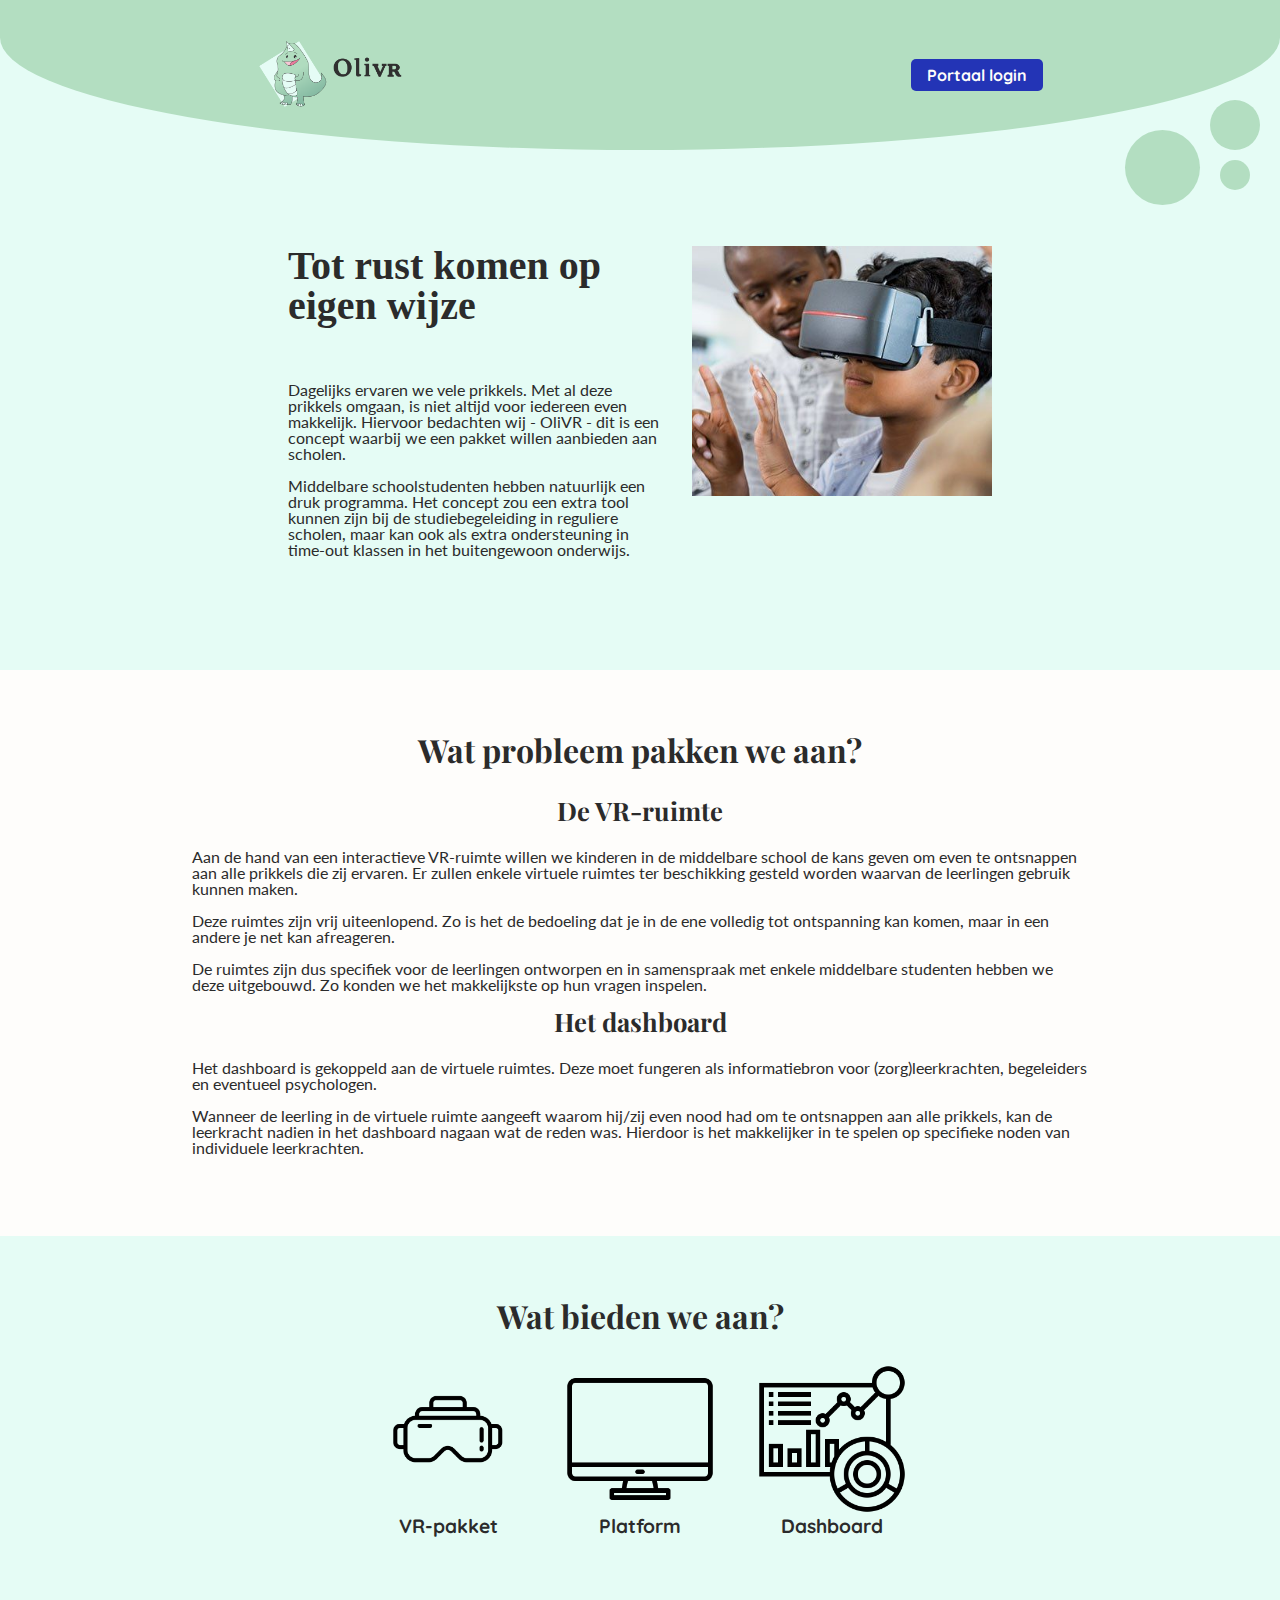
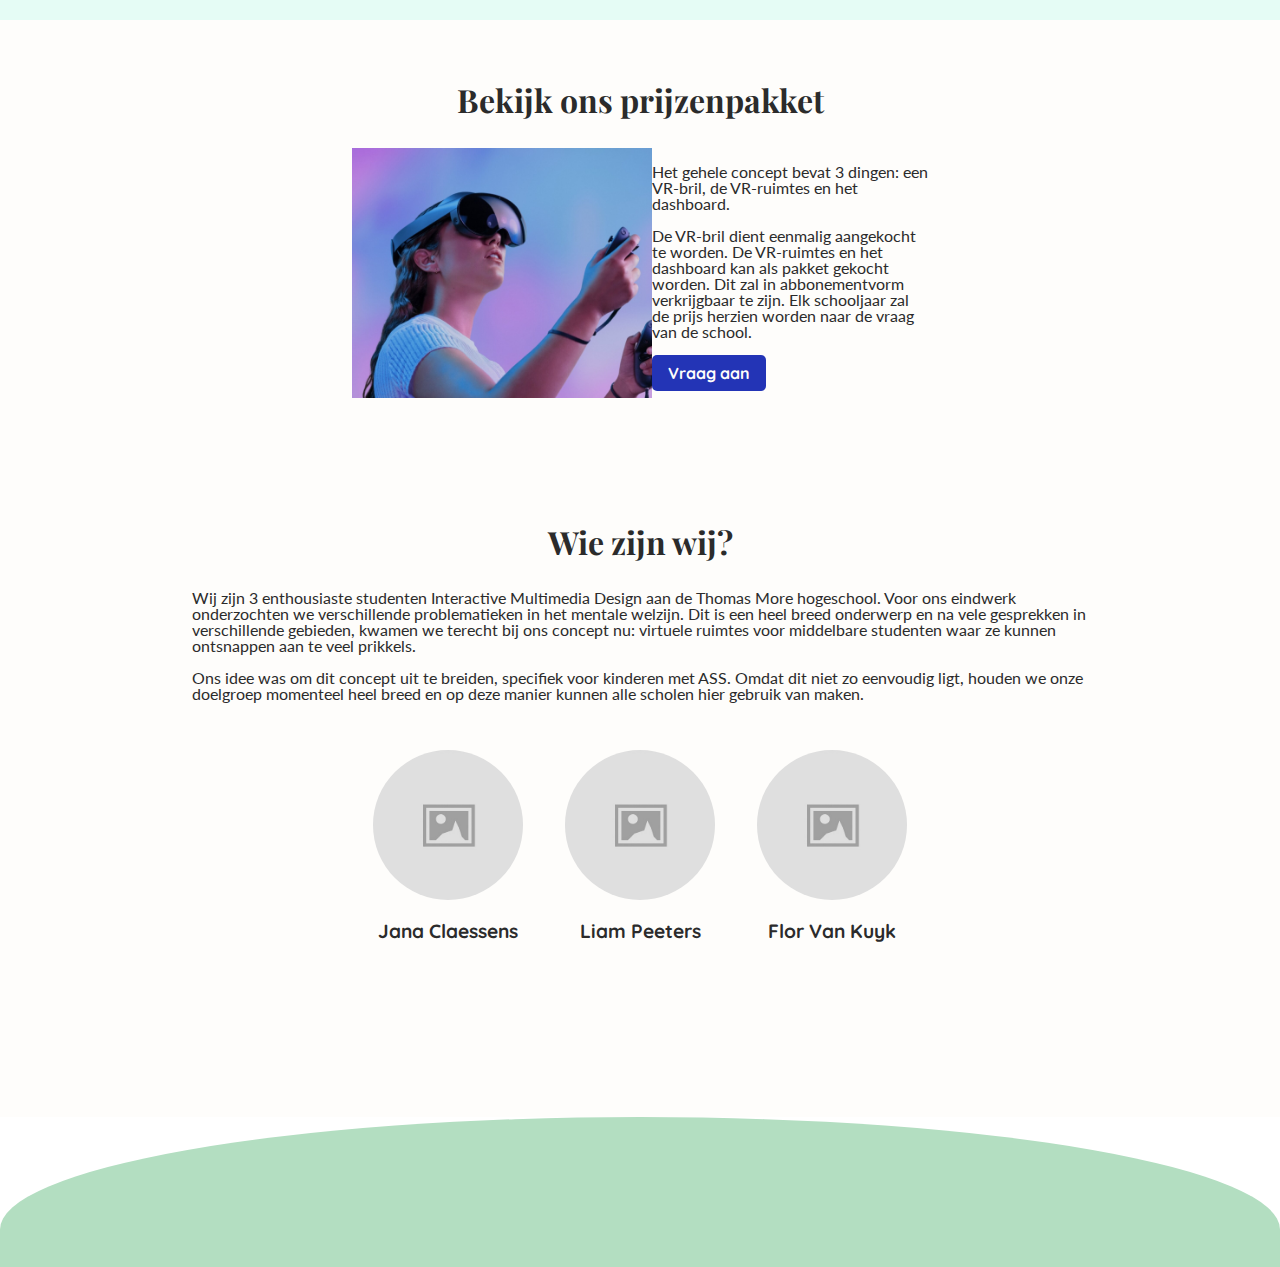
==== index.html @ cdfafde3 "Fix: Google tags update" ====
<!DOCTYPE html>
<html lang="en">
<head>
    <meta charset="UTF-8">
    <meta http-equiv="X-UA-Compatible" content="IE=edge">
    <meta name="viewport" content="width=device-width, initial-scale=1.0">
    <title>Landingspagina</title>
    <link rel="stylesheet" href="styles/reset.css">
    <link rel="stylesheet" href="styles/style.css">
    <link rel="preconnect" href="https://fonts.googleapis.com"><link rel="preconnect" href="https://fonts.gstatic.com" crossorigin><link href="https://fonts.googleapis.com/css2?family=Abril+Fatface&family=Cormorant+Garamond:wght@400;700&family=Lato:wght@400;900&family=Montserrat:wght@300;700&family=Playfair+Display:wght@400;900&family=Quicksand:wght@400;700&display=swap" rel="stylesheet">

    <!-- Primary Meta Tags -->
    <title>Tot rust komen op eigen wijze</title>
    <meta name="title" content="Tot rust komen op eigen wijze">
    <meta name="description" content="Dagelijks ervaren we vele prikkels. Met al deze prikkels omgaan, is niet altijd voor iedereen even makkelijk.">

    <!-- Open Graph / Facebook -->
    <meta property="og:type" content="website">
    <meta property="og:url" content="https://florvk.github.io/OliVR/">
    <meta property="og:title" content="Tot rust komen op eigen wijze">
    <meta property="og:description" content="Dagelijks ervaren we vele prikkels. Met al deze prikkels omgaan, is niet altijd voor iedereen even makkelijk.">
    <meta property="og:image" content="https://imgur.com/a/Rm0w44r">

    <!-- Twitter -->
    <meta name="twitter:card" content="summary_large_image">
    <meta property="og:url" content="https://florvk.github.io/OliVR/">
    <meta property="og:title" content="Tot rust komen op eigen wijze">
    <meta property="og:description" content="Dagelijks ervaren we vele prikkels. Met al deze prikkels omgaan, is niet altijd voor iedereen even makkelijk.">
    <meta property="og:image" content="https://imgur.com/a/Rm0w44r">

    <!-- Google Tag Manager -->
    <script>
        (function(w,d,s,l,i){w[l]=w[l]||[];w[l].push({'gtm.start':
        new Date().getTime(),event:'gtm.js'});var f=d.getElementsByTagName(s)[0],
        j=d.createElement(s),dl=l!='dataLayer'?'&l='+l:'';j.async=true;j.src=
        'https://www.googletagmanager.com/gtm.js?id='+i+dl;f.parentNode.insertBefore(j,f);
        })(window,document,'script','dataLayer','GTM-NCGT3CB');
    </script>
    <!-- End Google Tag Manager -->
    

</head>
<body>
    <!-- Google Tag Manager (noscript) -->
    <noscript><iframe src="https://www.googletagmanager.com/ns.html?id=GTM-NCGT3CB"
    height="0" width="0" style="display:none;visibility:hidden"></iframe></noscript>
    <!-- End Google Tag Manager (noscript) -->
    
    <div class="nav">
        <nav class="nav__block">
            <a href=""><img class="logo" src="images/logo_xl.png" alt=""></a>
            <a class="btn" href="portaal.php">Portaal login</a>
        </nav>
        <div class="nav__circle">
            <div class="circle circle--xl circle__one"></div>
            <div class="circle circle--s circle__two"></div>
            <div class="circle circle--xs circle__three"></div>
        </div>
</div>
    

    <main>
        <section class="section section--highlight flex x--xxl y--xl">
            <div class="right">
                <h1 class="bottom">Tot rust komen op eigen wijze</h1>
                <p class="x--xs">Dagelijks ervaren we vele prikkels. Met al deze prikkels omgaan, is niet altijd voor iedereen even makkelijk. Hiervoor bedachten wij - OliVR - dit is een concept waarbij we een pakket willen aanbieden aan scholen. </p>
                <p>Middelbare schoolstudenten hebben natuurlijk een druk programma. Het concept zou een extra tool kunnen zijn bij de studiebegeleiding in reguliere scholen, maar kan ook als extra ondersteuning in time-out klassen in het buitengewoon onderwijs.</p>
            </div>
            <img class="intro-image image" src="images/vr-kinderen.jpg" alt="">
        </section>

        <section class="section">
            <h2 class="bottom">Wat probleem pakken we aan?</h2>
            <h3 class="bottom">De VR-ruimte</h3>
                <p>Aan de hand van een interactieve VR-ruimte willen we kinderen in de middelbare school de kans geven om even te ontsnappen aan alle prikkels die zij ervaren. Er zullen enkele virtuele ruimtes ter beschikking gesteld worden waarvan de leerlingen gebruik kunnen maken.</p>
                <p>Deze ruimtes zijn vrij uiteenlopend. Zo is het de bedoeling dat je in de ene volledig tot ontspanning kan komen, maar in een andere je net kan afreageren.</p>
                <p>De ruimtes zijn dus specifiek voor de leerlingen ontworpen en in samenspraak met enkele middelbare studenten hebben we deze uitgebouwd. Zo konden we het makkelijkste op hun vragen inspelen.</p>
            <h3 class="bottom">Het dashboard</h3>
                <p>Het dashboard is gekoppeld aan de virtuele ruimtes. Deze moet fungeren als informatiebron voor (zorg)leerkrachten, begeleiders en eventueel psychologen.</p>
                <p>Wanneer de leerling in de virtuele ruimte aangeeft waarom hij/zij even nood had om te ontsnappen aan alle prikkels, kan de leerkracht nadien in het dashboard nagaan wat de reden was. Hierdoor is het makkelijker in te spelen op specifieke noden van individuele leerkrachten.</p>
        </section>


        <section class="section section--highlight">
            <h2 class="bottom">Wat bieden we aan?</h2>
            <div class="block-flex">
                <div>
                    <img class="icon" src="images/vr-glasses.png" alt="">
                    <h4 class="bottom">VR-pakket</h3>
                </div>

                <div>
                    <img class="icon" src="images/monitor.png" alt="">
                    <h4 class="bottom">Platform</h3>
                </div>

                <div>
                    <img class="icon" src="images/dashboard.png" alt="">
                    <h4 class="bottom">Dashboard</h3>
                </div>
            </div>
        </section>

        <section class="section">
        <h2 class="bottom">Bekijk ons prijzenpakket</h2>
            <div class="block-flex">
                <img class="intro-image image" src="images/vr.jpg" alt="">
                <div class="flex-text x--xs">
                    <div>
                        <p>Het gehele concept bevat 3 dingen: een VR-bril, de VR-ruimtes en het dashboard.</p>
                        <p>De VR-bril dient eenmalig aangekocht te worden. De VR-ruimtes en het dashboard kan als pakket gekocht worden. Dit zal in abbonementvorm verkrijgbaar te zijn. Elk schooljaar zal de prijs herzien worden naar de vraag van de school.</p>
                    </div>
                    <div><a class="btn" href="">Vraag aan</a></div>
                </div>
            </div>
            
        </section>

        <section class="section">
            <h2 class="bottom">Wie zijn wij?</h2>
            <p>Wij zijn 3 enthousiaste studenten Interactive Multimedia Design aan de Thomas More hogeschool. Voor ons eindwerk onderzochten we verschillende problematieken in het mentale welzijn. Dit is een heel breed onderwerp en na vele gesprekken in verschillende gebieden, kwamen we terecht bij ons concept nu: virtuele ruimtes voor middelbare studenten waar ze kunnen ontsnappen aan te veel prikkels.</p>
            <p>Ons idee was om dit concept uit te breiden, specifiek voor kinderen met ASS. Omdat dit niet zo eenvoudig ligt, houden we onze doelgroep momenteel heel breed en op deze manier kunnen alle scholen hier gebruik van maken.</p>
            <div class="block-flex top">
                <div>
                    <img class="profile-image" src="images/placeholder.jpg" alt="">
                    <h4 class="center top--s">Jana Claessens</h4>
                </div>
                <div>
                    <img class="profile-image" src="images/placeholder.jpg" alt="">
                    <h4 class="center top--s">Liam Peeters</h4>
                </div>
                <div>
                    <img class="profile-image" src="images/placeholder.jpg" alt="">
                    <h4 class="center top--s">Flor Van Kuyk</h4>
                </div>
            </div>
        </section>
    </main>

    <footer>
        <div class="footer__block top">

        </div>
    </footer>
</body>
</html>
---- styles/style.css ----
:root {
    --lightGreen: #E5FCF5;
    --green: #B3DEC1;
    --lightBlue: #CCEAF5;
    --darkBlue: #385580;
    --buttonBlue: #2334B6;
    --white: #FEFDFB;
    --black: #2b2b2b;
}

main {
    padding-bottom: 7em;
    background-color: var(--white);
    color: var(--black);
}

/* ------------------------- HEADERS & TEXT ------------------------- */

h1 {
    font-family: 'Quincy';
    font-size: 2.5em;
    font-weight: bold;
    color: var(--black);
}

h2 {
    font-family: 'Playfair Display', serif;
    font-size: 2em;
    font-weight: 700;
    text-align: center;
    color: var(--black);
}

h3 {
    font-family: 'Playfair Display', serif;
    font-size: 1.6em;
    font-weight: bold;
    text-align: center;
    color: var(--black);
}

h4 {
    font-family: 'Quicksand', sans-serif;
    font-size: 1.2em;
    font-weight: bold;
    text-align: center;
    color: var(--black);
}

p {
    font-family: 'Lato', sans-serif;
    padding-bottom: 1em;
    color: var(--black);
}

/* ------------------------- SECTIONS ------------------------- */

.section {
    padding: 4em 12em;
}

.section--highlight {
    background-color: var(--lightGreen);
}

.flex {
    display: flex;
}

/* ------------------------- BLOCKS ------------------------- */

.block-flex {
    display: flex;
    justify-content: space-around;
    margin: 0 10em;
}


.flex-text {
    display: flex;
    flex-direction: column;
    justify-content: space-between;
    width: 50%;
}

/* ------------------------- NAV ------------------------- */

.nav {
    background-color: var(--lightGreen);
    
}

.nav__block {
    background-color: var(--green);
    border-bottom-left-radius:50% 75%;
    border-bottom-right-radius:50% 75%;
    height: 150px;
    display: flex;
    justify-content: space-around;
    align-items: center;
}

.nav__circle {
    position: absolute;
    right: 0;
}


/* ------------------------- IMAGES & ICONS ------------------------- */

.intro-image {
    width: 300px;
    height: 250px;
    object-fit: cover;
    
}

.icon {
    height: 150px;
}

.logo {
    height: 200px;
}

.profile-image {
    height: 150px;
    width: 150px;
    border-radius: 50%;
    object-fit: cover;
}

/* ------------------------- BUTTONS ------------------------- */

.btn {
    font-family: 'Quicksand', sans-serif;
    padding: 0.5em 1em;
    background-color: var(--buttonBlue);
    color: var(--white);
    font-weight: bold;
    border-radius: 5px;
}

.btn:hover {
    background-color: #CCEAF5;
    color: #385580;
}


/* ------------------------- SHAPES ------------------------- */

.circle {
    background: var(--green);
    border-radius: 50%
  }

.circle--xl {
    width: 75px;
    height: 75px;
}

.circle--s {
    width: 50px;
    height: 50px;
}

.circle--xs {
    width: 30px;
    height: 30px;
}

.circle__one {
    position: absolute;
    top: -20px;
    right: 80px;
}

.circle__two {
    position: absolute;
    top: -50px;
    right: 20px;
}

.circle__three{
    position: absolute;
    top: 10px;
    right: 30px;
}

/* ------------------------- FOOTER ------------------------- */

.footer__block {
    background-color: var(--green);
    border-top-left-radius:50% 75%;
    border-top-right-radius:50% 75%;
    height: 150px;
    display: flex;
    justify-content: space-around;
    align-items: flex-start;
}

/* ------------------------- PADDING & MARGINS ------------------------- */

.x {
    padding-top: 2em;
    padding-bottom: 2em;
}

.x--xs {
    padding-top: 1em;
    padding-bottom: 1em;
}

.x--xl {
    padding-top: 4em;
    padding-bottom: 4em;
}

.x--xxl {
    padding-top: 6em;
    padding-bottom: 6em;
}

.y {
    padding-left: 10em;
    padding-right: 10em;
}

.y--xl {
    padding-left: 18em;
    padding-right: 18em;
}

.top {
    padding-top: 2em;
}

.top--s {
    padding-top: 1em;
}

.top--xl {
    padding-top: 4em;
}

.left {
    padding-left: 2em;
}

.right {
    padding-right: 2em;
}

.bottom {
    padding-bottom: 1em;
}

/* ------------------------- PROPERTIES ------------------------- */

.center {
    text-align: center;
}

.hidden {
    visibility: hidden;
}

.color__white {
    color: var(--white);
}


@media (max-width: 1200px){
    .flex {
        display: flex;
        flex-direction: column;
    }

    .block-flex {
        display: flex;
        align-items: center;
        flex-direction: column;
        margin: 0 10em;
    }
}
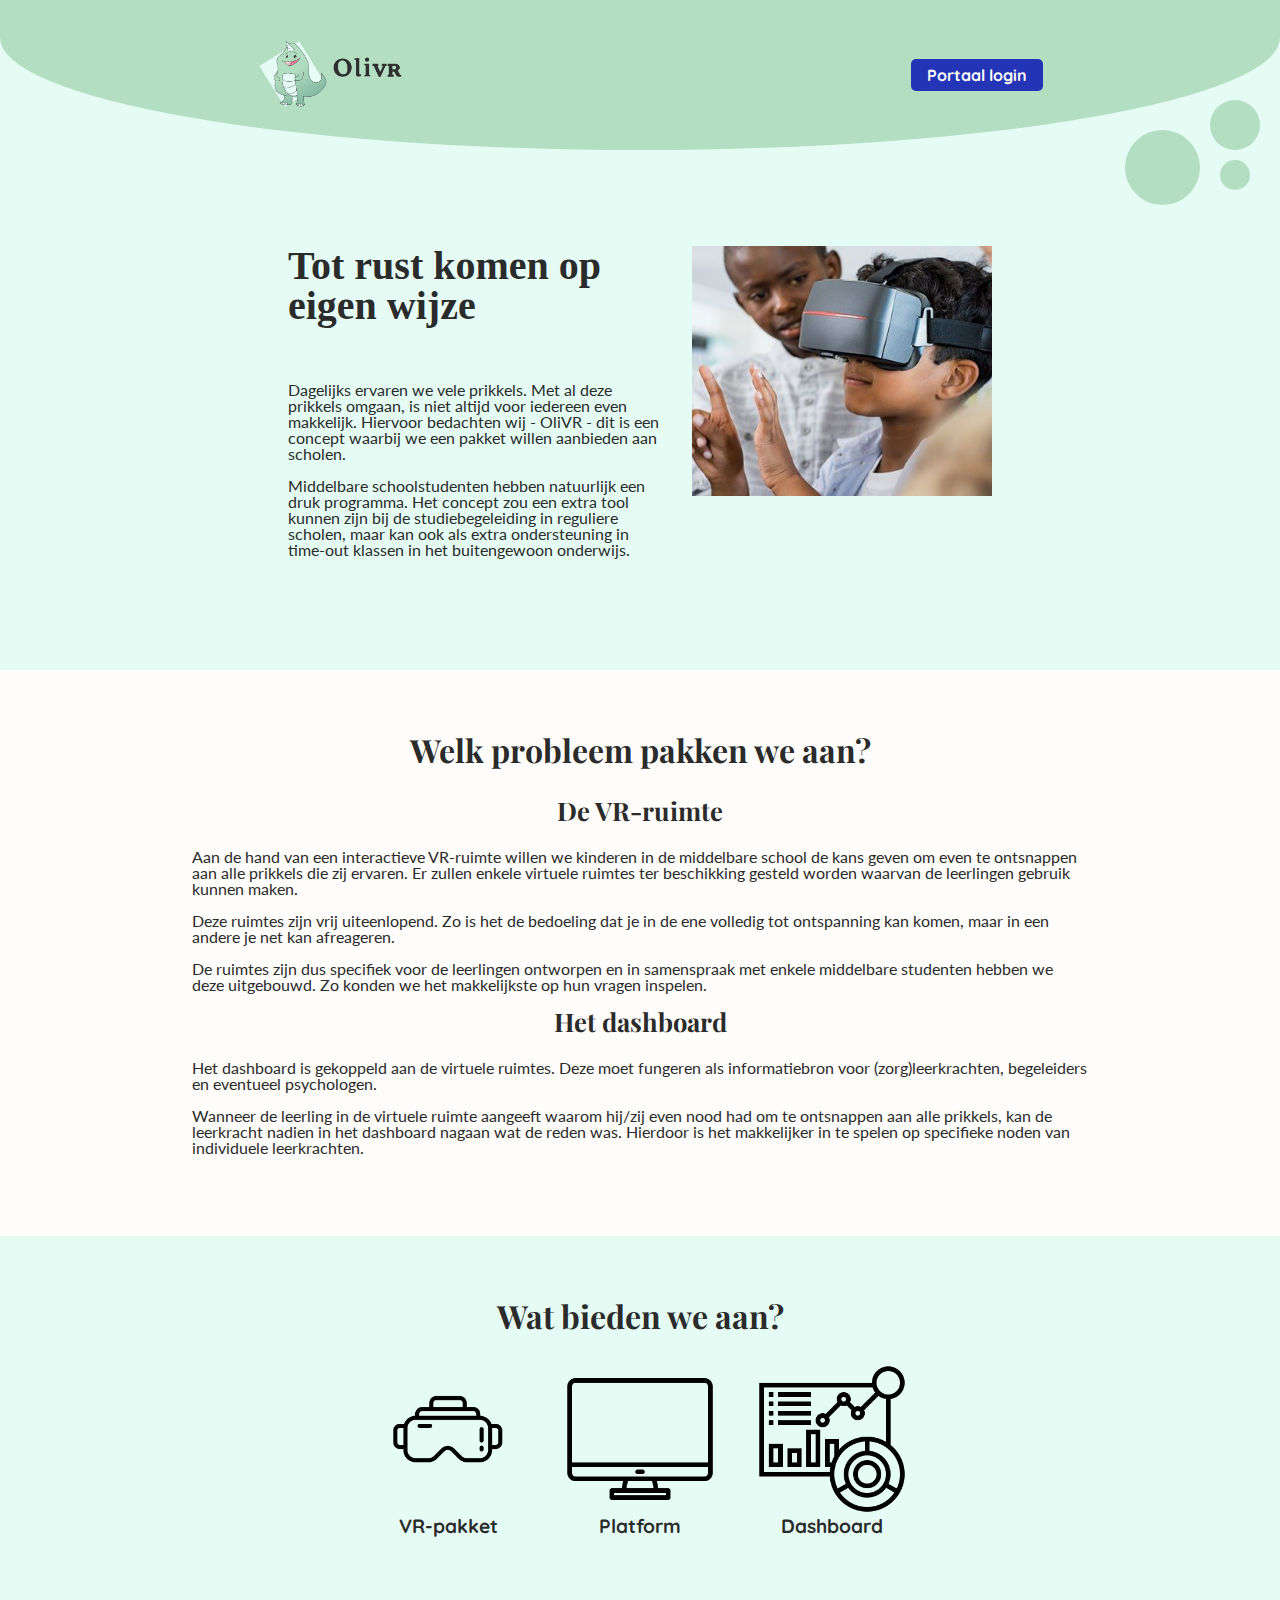
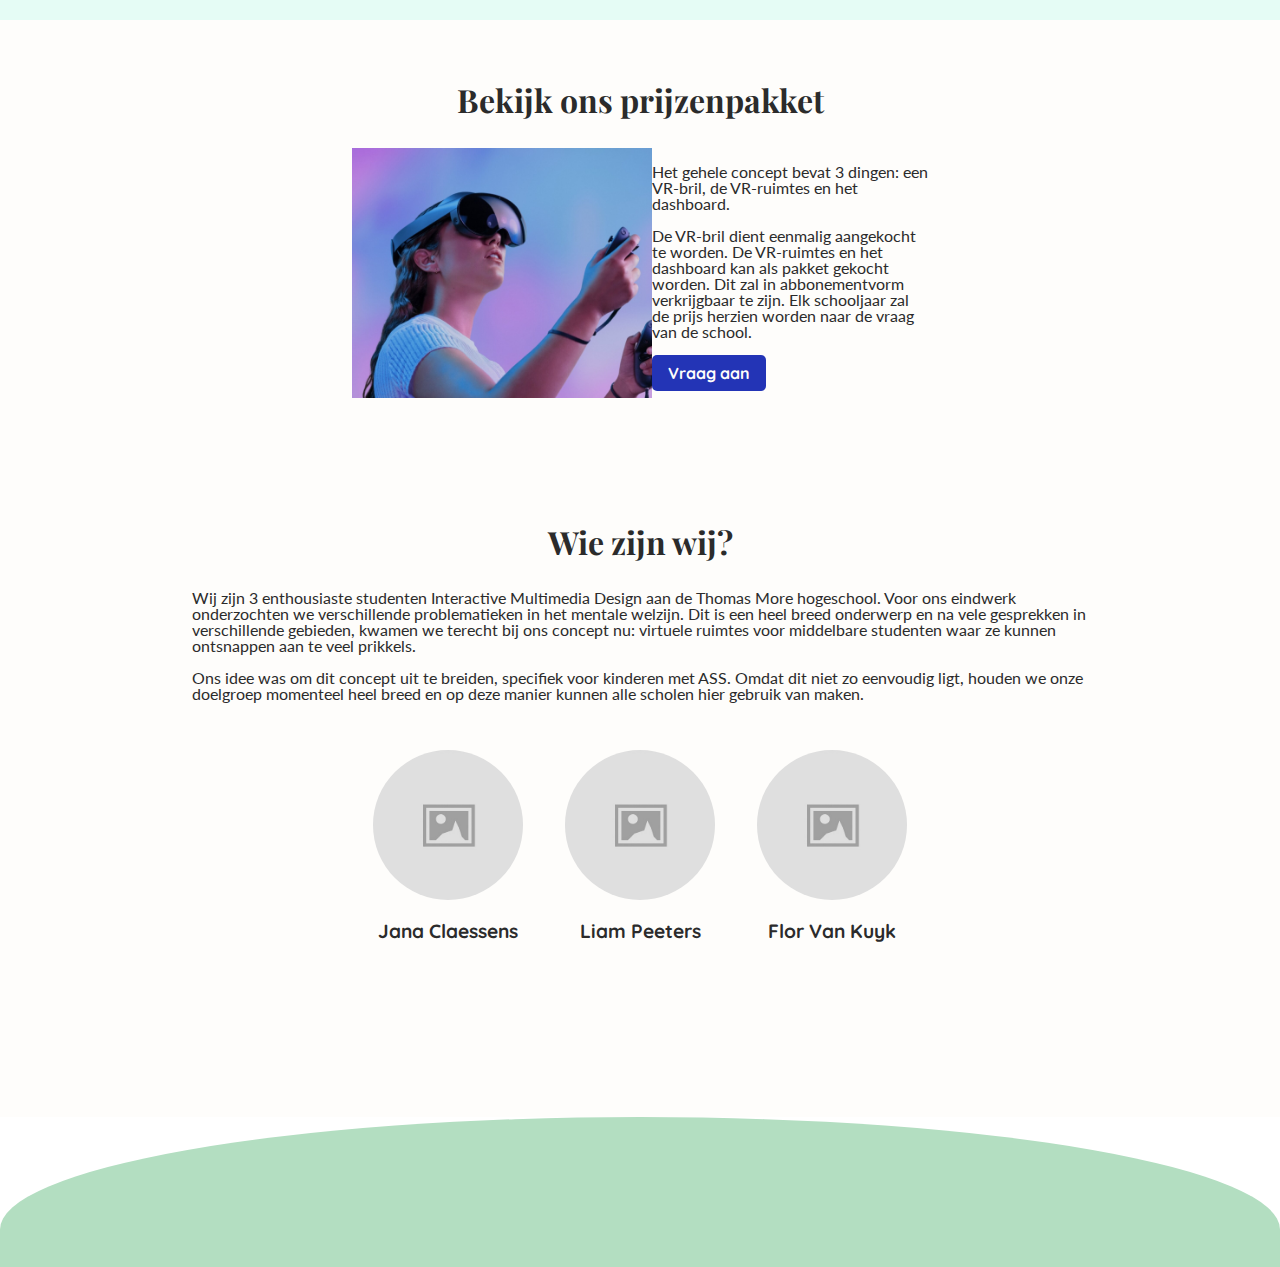
==== commit 00baea6f: "fix: text" ====
--- a/index.html
+++ b/index.html
@@ -4,7 +4,7 @@
     <meta charset="UTF-8">
     <meta http-equiv="X-UA-Compatible" content="IE=edge">
     <meta name="viewport" content="width=device-width, initial-scale=1.0">
-    <title>Landingspagina</title>
+    <title>OliVR</title>
     <link rel="stylesheet" href="styles/reset.css">
     <link rel="stylesheet" href="styles/style.css">
     <link rel="preconnect" href="https://fonts.googleapis.com"><link rel="preconnect" href="https://fonts.gstatic.com" crossorigin><link href="https://fonts.googleapis.com/css2?family=Abril+Fatface&family=Cormorant+Garamond:wght@400;700&family=Lato:wght@400;900&family=Montserrat:wght@300;700&family=Playfair+Display:wght@400;900&family=Quicksand:wght@400;700&display=swap" rel="stylesheet">
@@ -17,14 +17,14 @@
     <!-- Open Graph / Facebook -->
     <meta property="og:type" content="website">
     <meta property="og:url" content="https://florvk.github.io/OliVR/">
-    <meta property="og:title" content="Tot rust komen op eigen wijze">
+    <meta property="og:title" content="OliVR">
     <meta property="og:description" content="Dagelijks ervaren we vele prikkels. Met al deze prikkels omgaan, is niet altijd voor iedereen even makkelijk.">
     <meta property="og:image" content="https://imgur.com/a/Rm0w44r">
 
     <!-- Twitter -->
     <meta name="twitter:card" content="summary_large_image">
     <meta property="og:url" content="https://florvk.github.io/OliVR/">
-    <meta property="og:title" content="Tot rust komen op eigen wijze">
+    <meta property="og:title" content="OliVR">
     <meta property="og:description" content="Dagelijks ervaren we vele prikkels. Met al deze prikkels omgaan, is niet altijd voor iedereen even makkelijk.">
     <meta property="og:image" content="https://imgur.com/a/Rm0w44r">
 
@@ -70,7 +70,7 @@
         </section>
 
         <section class="section">
-            <h2 class="bottom">Wat probleem pakken we aan?</h2>
+            <h2 class="bottom">Welk probleem pakken we aan?</h2>
             <h3 class="bottom">De VR-ruimte</h3>
                 <p>Aan de hand van een interactieve VR-ruimte willen we kinderen in de middelbare school de kans geven om even te ontsnappen aan alle prikkels die zij ervaren. Er zullen enkele virtuele ruimtes ter beschikking gesteld worden waarvan de leerlingen gebruik kunnen maken.</p>
                 <p>Deze ruimtes zijn vrij uiteenlopend. Zo is het de bedoeling dat je in de ene volledig tot ontspanning kan komen, maar in een andere je net kan afreageren.</p>
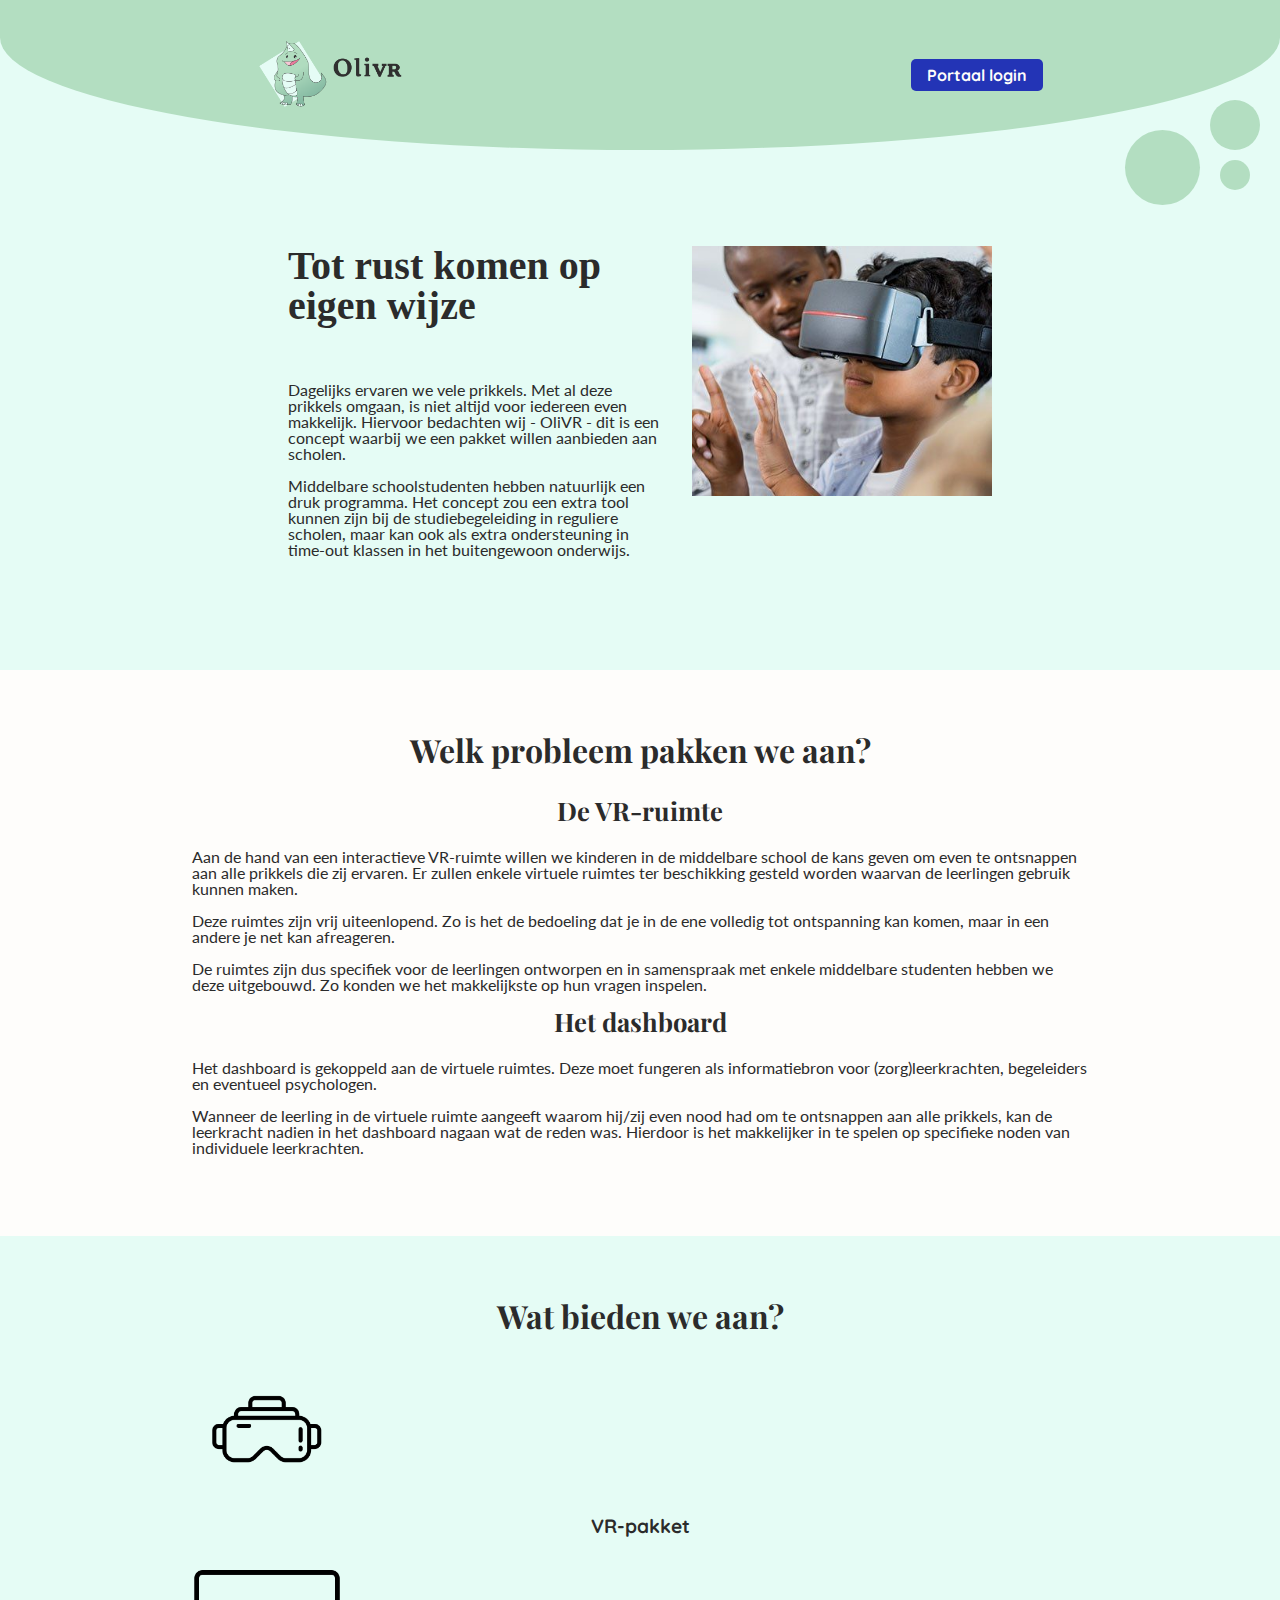
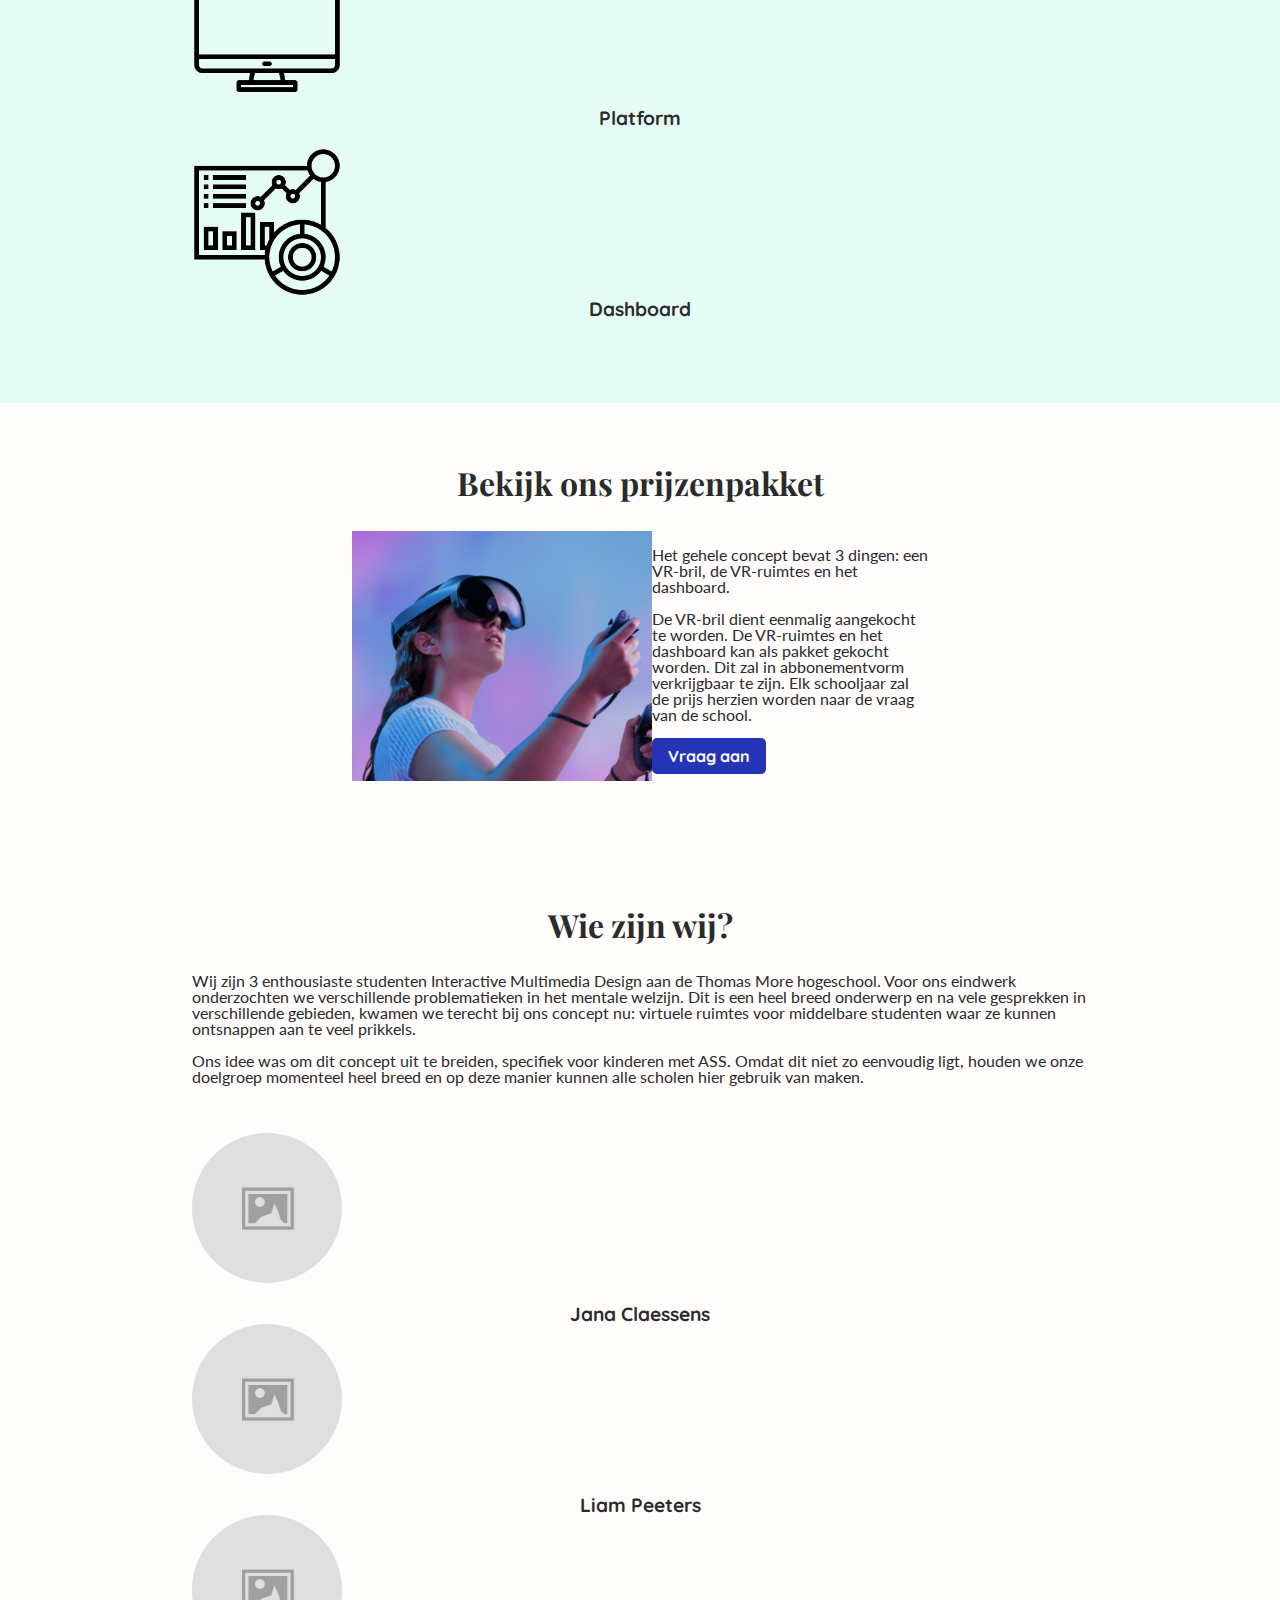
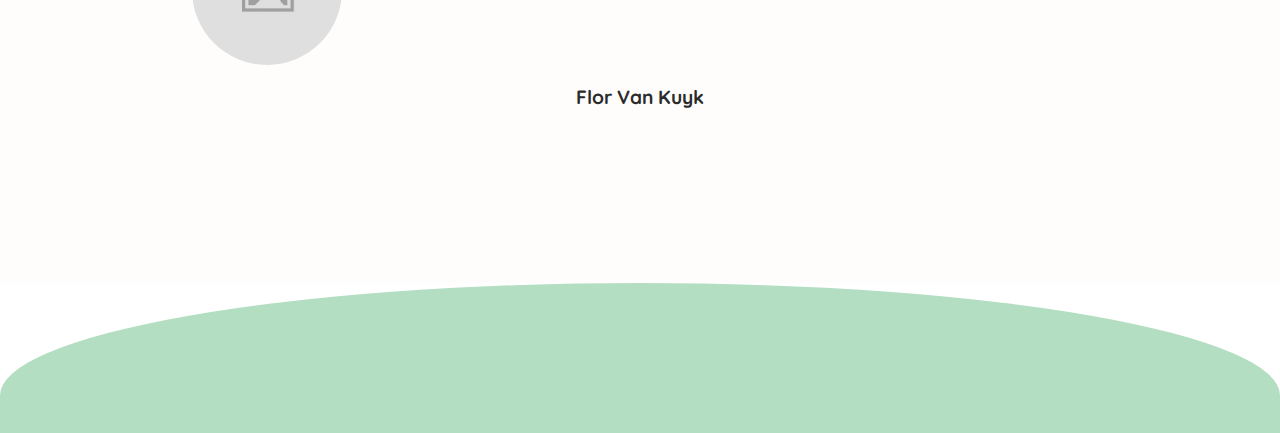
==== commit 34a236c8: "feat: teaser image facebook and twitter" ====
--- a/index.html
+++ b/index.html
@@ -4,7 +4,8 @@
     <meta charset="UTF-8">
     <meta http-equiv="X-UA-Compatible" content="IE=edge">
     <meta name="viewport" content="width=device-width, initial-scale=1.0">
-    <title>OliVR</title>
+    <title>Olivr</title>
+    <link rel="icon" href="images/mascotte.png">
     <link rel="stylesheet" href="styles/reset.css">
     <link rel="stylesheet" href="styles/style.css">
     <link rel="preconnect" href="https://fonts.googleapis.com"><link rel="preconnect" href="https://fonts.gstatic.com" crossorigin><link href="https://fonts.googleapis.com/css2?family=Abril+Fatface&family=Cormorant+Garamond:wght@400;700&family=Lato:wght@400;900&family=Montserrat:wght@300;700&family=Playfair+Display:wght@400;900&family=Quicksand:wght@400;700&display=swap" rel="stylesheet">
@@ -16,17 +17,17 @@
 
     <!-- Open Graph / Facebook -->
     <meta property="og:type" content="website">
-    <meta property="og:url" content="https://florvk.github.io/OliVR/">
-    <meta property="og:title" content="OliVR">
+    <meta property="og:url" content="https://olivr-experience.be">
+    <meta property="og:title" content="Olivr">
     <meta property="og:description" content="Dagelijks ervaren we vele prikkels. Met al deze prikkels omgaan, is niet altijd voor iedereen even makkelijk.">
-    <meta property="og:image" content="https://imgur.com/a/Rm0w44r">
+    <meta property="og:image" content="https://olivr-experience.be/images/teaser-image.jpg">
 
     <!-- Twitter -->
     <meta name="twitter:card" content="summary_large_image">
-    <meta property="og:url" content="https://florvk.github.io/OliVR/">
-    <meta property="og:title" content="OliVR">
+    <meta property="og:url" content="https://olivr-experience.be">
+    <meta property="og:title" content="Olivr">
     <meta property="og:description" content="Dagelijks ervaren we vele prikkels. Met al deze prikkels omgaan, is niet altijd voor iedereen even makkelijk.">
-    <meta property="og:image" content="https://imgur.com/a/Rm0w44r">
+    <meta property="og:image" content="https://olivr-experience.be/images/teaser-image.jpg">
 
     <!-- Google Tag Manager -->
     <script>
@@ -38,7 +39,9 @@
     </script>
     <!-- End Google Tag Manager -->
     
-
+    <!-- Mailchimp nieuwsbrief -->
+    <script id="mcjs">!function(c,h,i,m,p){m=c.createElement(h),p=c.getElementsByTagName(h)[0],m.async=1,m.src=i,p.parentNode.insertBefore(m,p)}(document,"script","https://chimpstatic.com/mcjs-connected/js/users/f352bfaebb23cbb1f3370b344/12da33e4068676b9512e9b57b.js");</script>
+    
 </head>
 <body>
     <!-- Google Tag Manager (noscript) -->
@@ -83,7 +86,7 @@
 
         <section class="section section--highlight">
             <h2 class="bottom">Wat bieden we aan?</h2>
-            <div class="block-flex">
+            <div class="pack-block">
                 <div>
                     <img class="icon" src="images/vr-glasses.png" alt="">
                     <h4 class="bottom">VR-pakket</h3>
@@ -110,7 +113,7 @@
                         <p>Het gehele concept bevat 3 dingen: een VR-bril, de VR-ruimtes en het dashboard.</p>
                         <p>De VR-bril dient eenmalig aangekocht te worden. De VR-ruimtes en het dashboard kan als pakket gekocht worden. Dit zal in abbonementvorm verkrijgbaar te zijn. Elk schooljaar zal de prijs herzien worden naar de vraag van de school.</p>
                     </div>
-                    <div><a class="btn" href="">Vraag aan</a></div>
+                    <div class="flex-btn"><a class="btn" href="">Vraag aan</a></div>
                 </div>
             </div>
             
@@ -120,16 +123,16 @@
             <h2 class="bottom">Wie zijn wij?</h2>
             <p>Wij zijn 3 enthousiaste studenten Interactive Multimedia Design aan de Thomas More hogeschool. Voor ons eindwerk onderzochten we verschillende problematieken in het mentale welzijn. Dit is een heel breed onderwerp en na vele gesprekken in verschillende gebieden, kwamen we terecht bij ons concept nu: virtuele ruimtes voor middelbare studenten waar ze kunnen ontsnappen aan te veel prikkels.</p>
             <p>Ons idee was om dit concept uit te breiden, specifiek voor kinderen met ASS. Omdat dit niet zo eenvoudig ligt, houden we onze doelgroep momenteel heel breed en op deze manier kunnen alle scholen hier gebruik van maken.</p>
-            <div class="block-flex top">
-                <div>
+            <div class="top profile-section">
+                <div class="profile-block">
                     <img class="profile-image" src="images/placeholder.jpg" alt="">
                     <h4 class="center top--s">Jana Claessens</h4>
                 </div>
-                <div>
+                <div class="profile-block">
                     <img class="profile-image" src="images/placeholder.jpg" alt="">
                     <h4 class="center top--s">Liam Peeters</h4>
                 </div>
-                <div>
+                <div class="profile-block">
                     <img class="profile-image" src="images/placeholder.jpg" alt="">
                     <h4 class="center top--s">Flor Van Kuyk</h4>
                 </div>
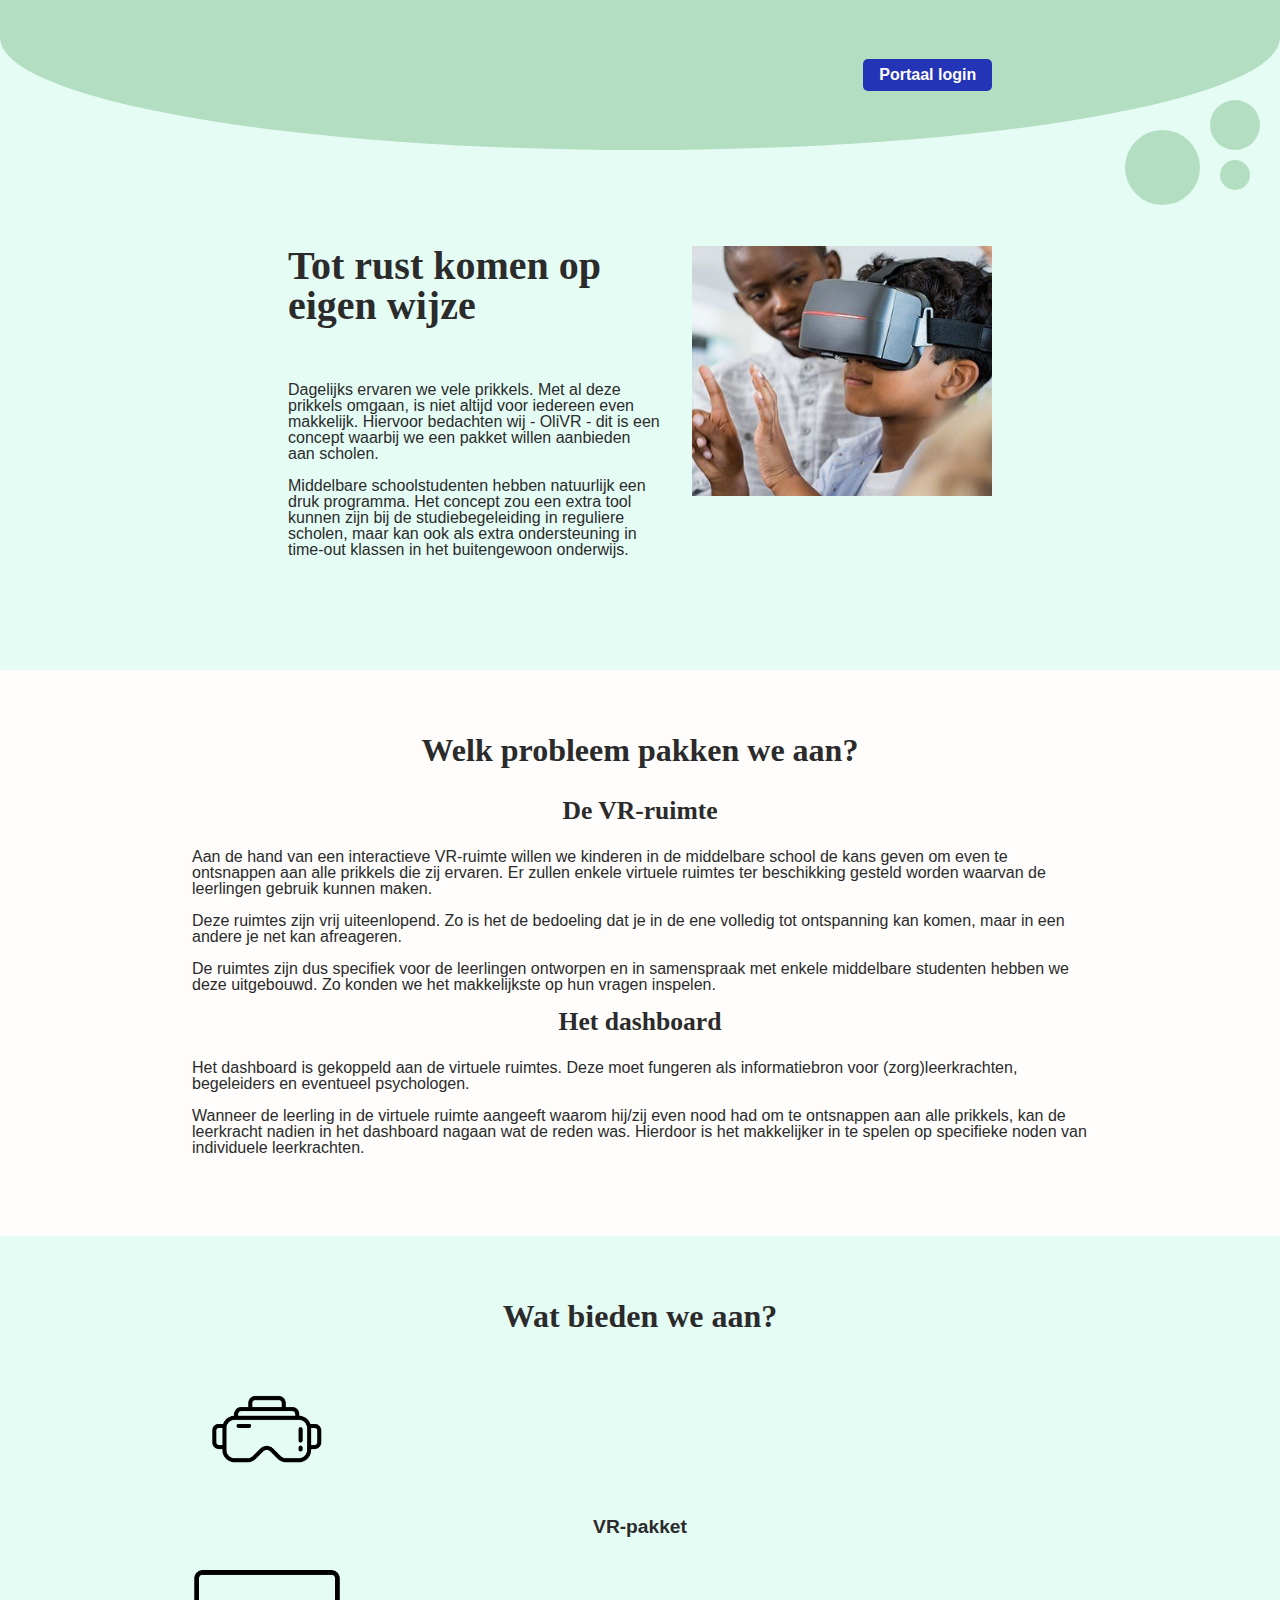
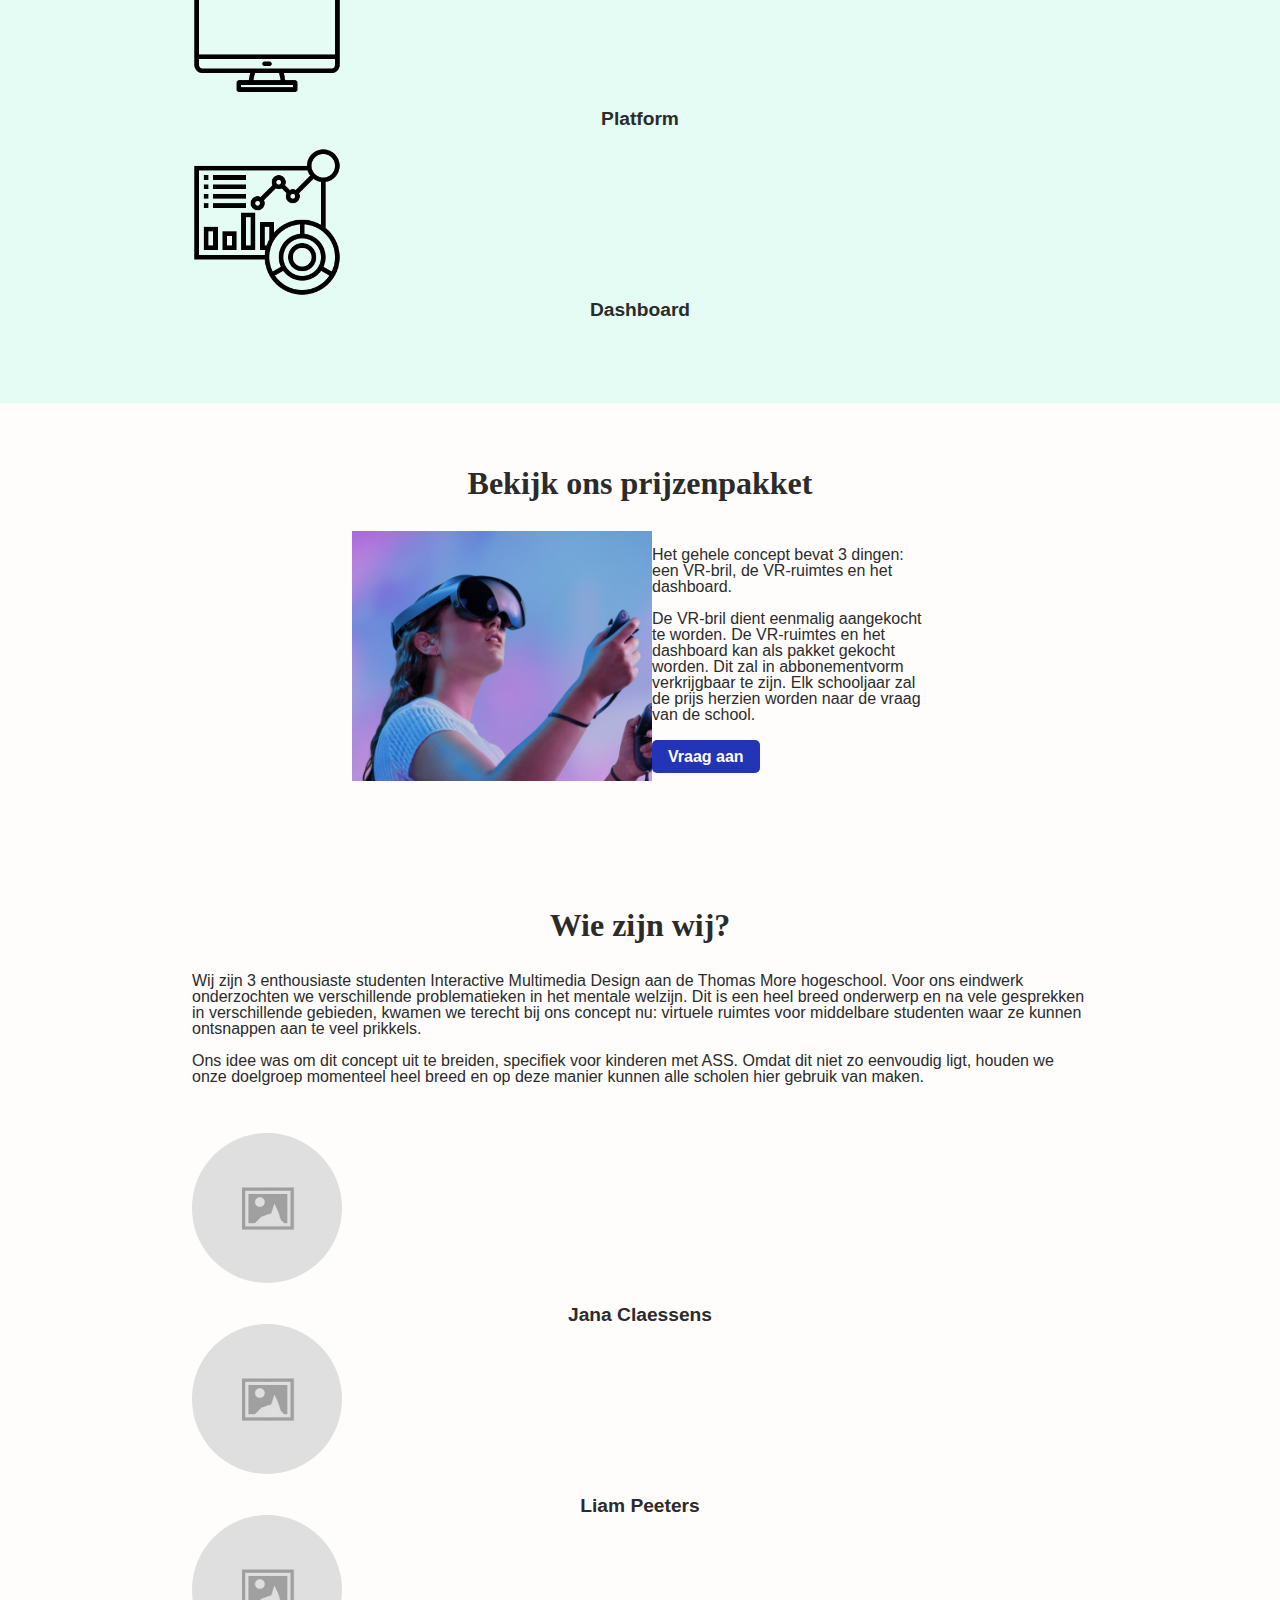
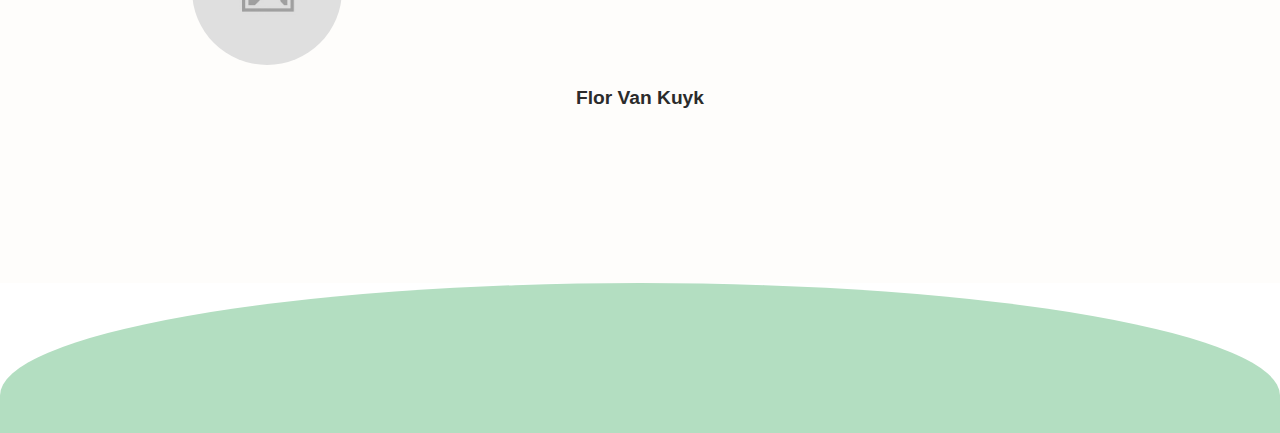
==== commit 8630a777: "Merge branch 'master' of https://github.com/FlorVk/Lab-3" ====
--- a/index.html
+++ b/index.html
@@ -5,10 +5,12 @@
     <meta http-equiv="X-UA-Compatible" content="IE=edge">
     <meta name="viewport" content="width=device-width, initial-scale=1.0">
     <title>Olivr</title>
-    <link rel="icon" href="images/mascotte.png">
+    <link rel="icon" href="images/Logo-Olivr-wit.svg">
     <link rel="stylesheet" href="styles/reset.css">
     <link rel="stylesheet" href="styles/style.css">
-    <link rel="preconnect" href="https://fonts.googleapis.com"><link rel="preconnect" href="https://fonts.gstatic.com" crossorigin><link href="https://fonts.googleapis.com/css2?family=Abril+Fatface&family=Cormorant+Garamond:wght@400;700&family=Lato:wght@400;900&family=Montserrat:wght@300;700&family=Playfair+Display:wght@400;900&family=Quicksand:wght@400;700&display=swap" rel="stylesheet">
+    <link rel="preconnect" href="https://fonts.googleapis.com">
+    <link rel="preconnect" href="https://fonts.gstatic.com" crossorigin>
+    <link href="https://fonts.googleapis.com/css2?family=Nunito:wght@600&family=Rubik:wght@300;400;500&display=swap" rel="stylesheet">
 
     <!-- Primary Meta Tags -->
     <title>Tot rust komen op eigen wijze</title>
@@ -51,7 +53,7 @@
     
     <div class="nav">
         <nav class="nav__block">
-            <a href=""><img class="logo" src="images/logo_xl.png" alt=""></a>
+            <a href=""><img class="logo" src="images/Logo-Olivr-wit.svg" alt=""></a>
             <a class="btn" href="portaal.php">Portaal login</a>
         </nav>
         <div class="nav__circle">
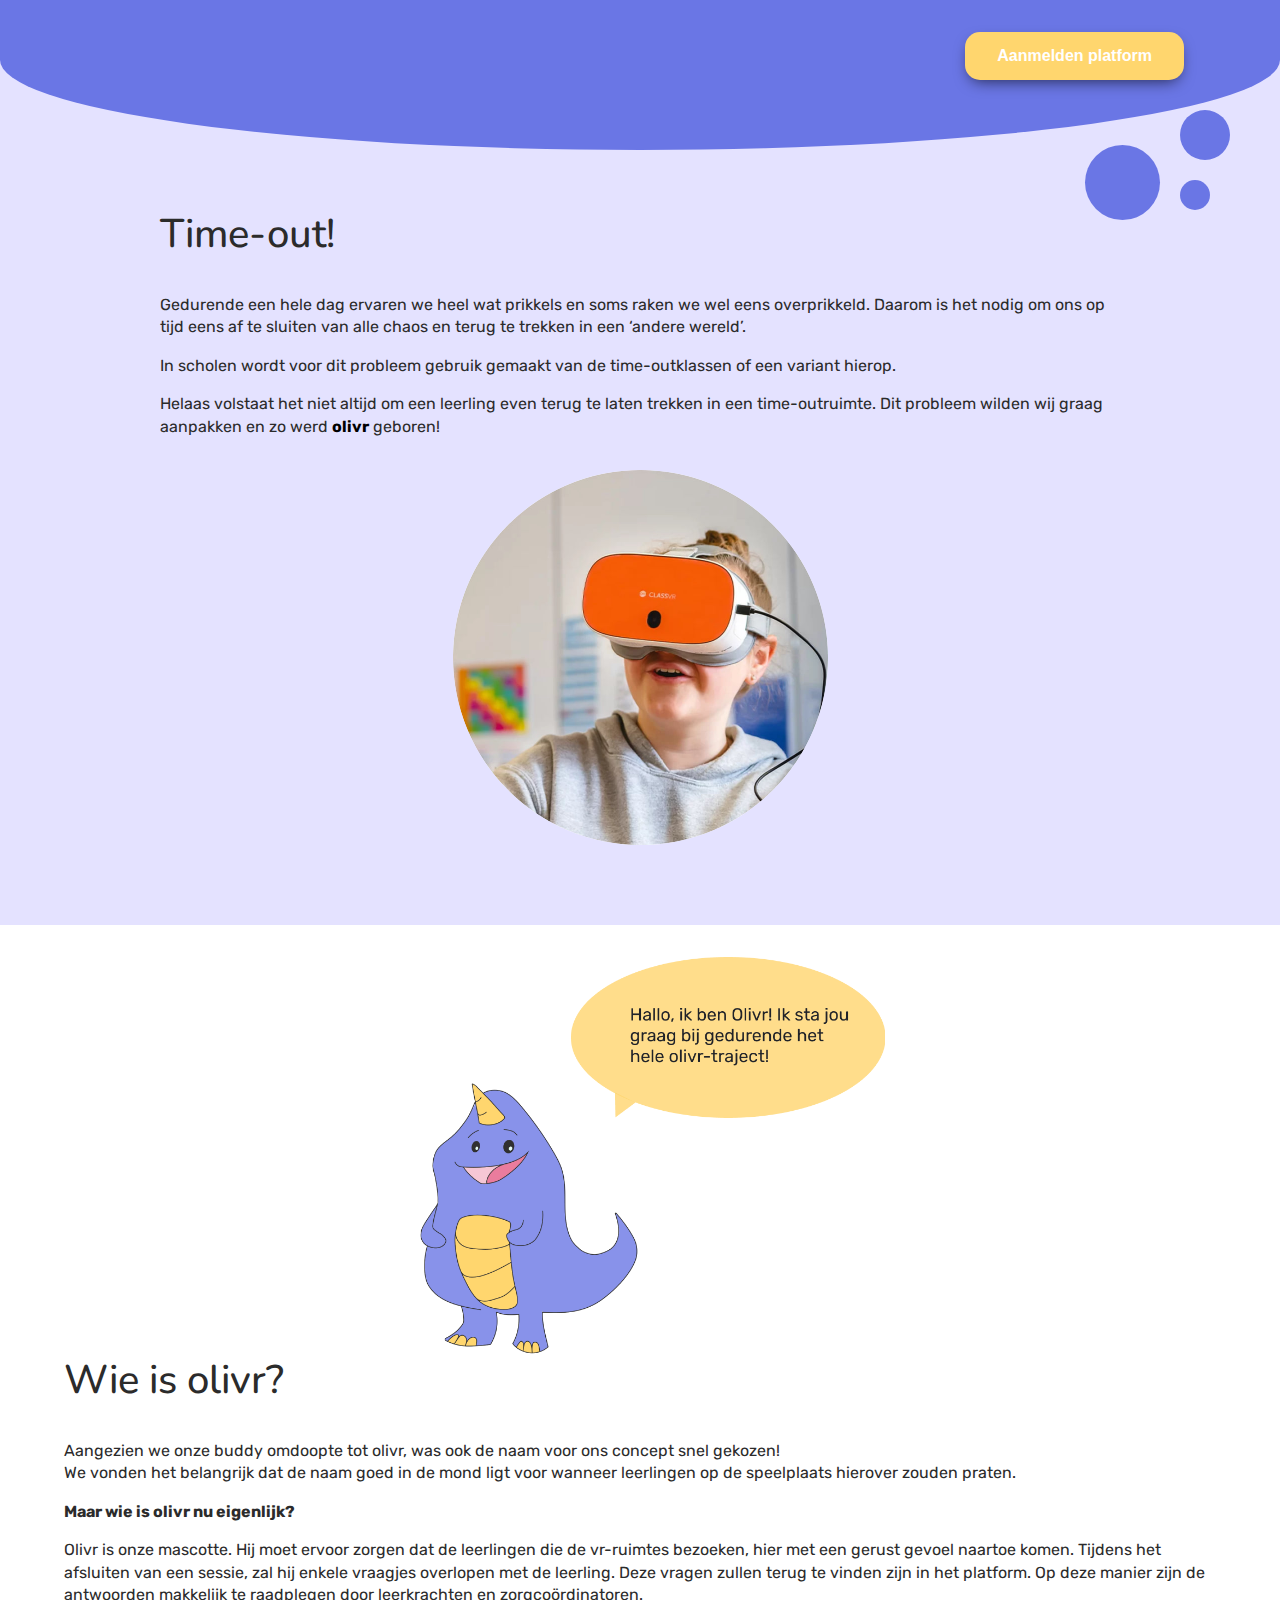
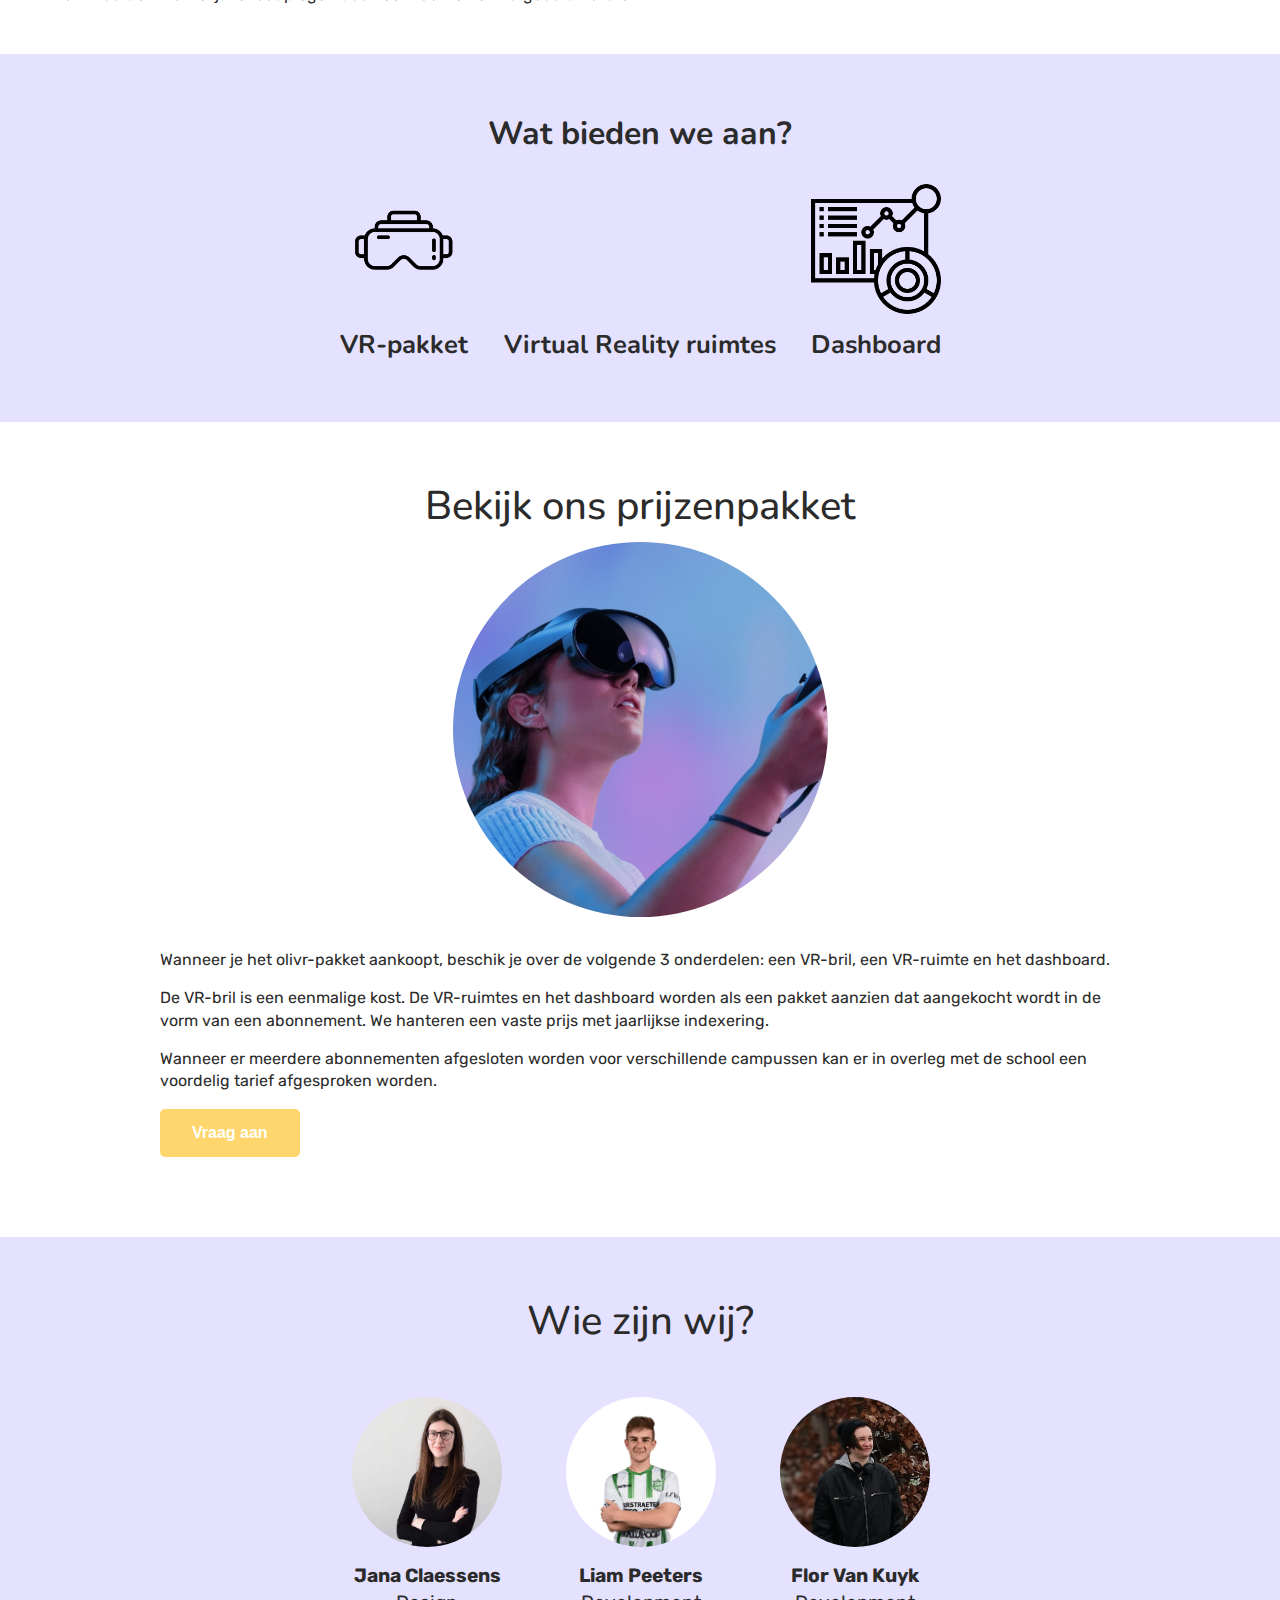
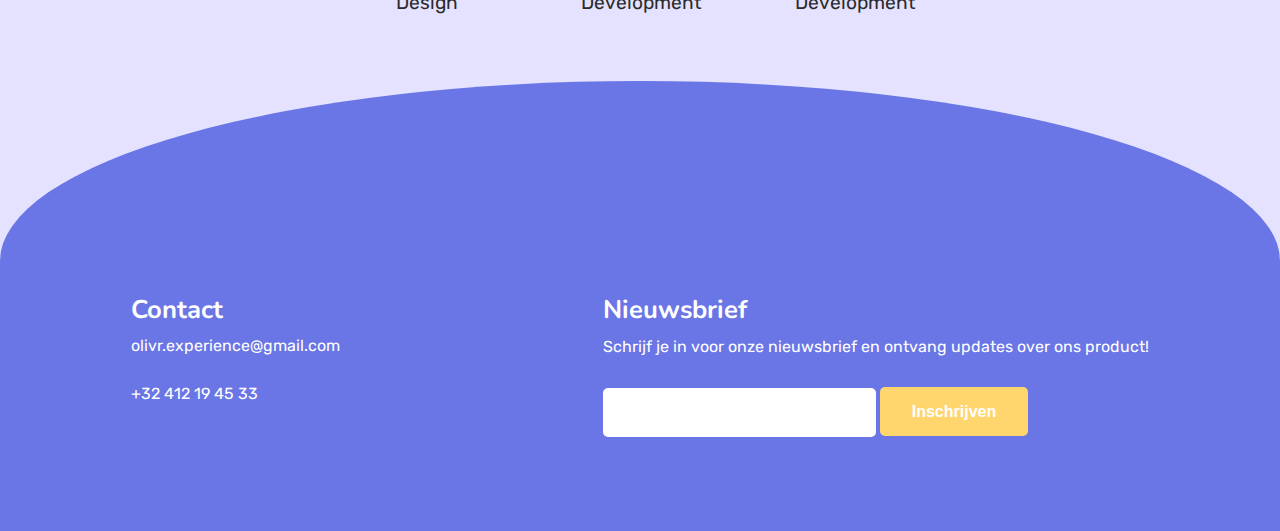
==== commit c4270ef2: "Add: wie zijn wij section + styling" ====
--- a/index.html
+++ b/index.html
@@ -13,7 +13,7 @@
     <link href="https://fonts.googleapis.com/css2?family=Nunito:wght@600&family=Rubik:wght@300;400;500&display=swap" rel="stylesheet">
 
     <!-- Primary Meta Tags -->
-    <title>Tot rust komen op eigen wijze</title>
+    <title>Olivr</title>
     <meta name="title" content="Tot rust komen op eigen wijze">
     <meta name="description" content="Dagelijks ervaren we vele prikkels. Met al deze prikkels omgaan, is niet altijd voor iedereen even makkelijk.">
 
@@ -54,7 +54,7 @@
     <div class="nav">
         <nav class="nav__block">
             <a href=""><img class="logo" src="images/Logo-Olivr-wit.svg" alt=""></a>
-            <a class="btn" href="portaal.php">Portaal login</a>
+            <a class="btn btn-platform" href="https://dashboard.olivr-experience.be">Aanmelden platform</a>
         </nav>
         <div class="nav__circle">
             <div class="circle circle--xl circle__one"></div>
@@ -65,86 +65,121 @@
     
 
     <main>
-        <section class="section section--highlight flex x--xxl y--xl">
-            <div class="right">
-                <h1 class="bottom">Tot rust komen op eigen wijze</h1>
-                <p class="x--xs">Dagelijks ervaren we vele prikkels. Met al deze prikkels omgaan, is niet altijd voor iedereen even makkelijk. Hiervoor bedachten wij - OliVR - dit is een concept waarbij we een pakket willen aanbieden aan scholen. </p>
-                <p>Middelbare schoolstudenten hebben natuurlijk een druk programma. Het concept zou een extra tool kunnen zijn bij de studiebegeleiding in reguliere scholen, maar kan ook als extra ondersteuning in time-out klassen in het buitengewoon onderwijs.</p>
+        <section class="section flex section--highlight section-image">
+            <div class="right mobile-block">
+                <h1 class="bottom">Time-out!</h1>
+                <p>Gedurende een hele dag ervaren we heel wat prikkels en soms raken we wel eens overprikkeld. Daarom is het nodig om ons op tijd eens af te sluiten van alle chaos en terug te trekken in een ‘andere wereld’.</p>
+                <p>In scholen wordt voor dit probleem gebruik gemaakt van de time-outklassen of een variant hierop. </p>
+                <p>Helaas volstaat het niet altijd om een leerling even terug te laten trekken in een time-outruimte. Dit probleem wilden wij graag aanpakken en zo werd <span class="bold">olivr</span> geboren!</p>
             </div>
-            <img class="intro-image image" src="images/vr-kinderen.jpg" alt="">
+            <img class="image-round" src="images/vr-kind.jpg" alt="">
         </section>
 
-        <section class="section">
-            <h2 class="bottom">Welk probleem pakken we aan?</h2>
-            <h3 class="bottom">De VR-ruimte</h3>
-                <p>Aan de hand van een interactieve VR-ruimte willen we kinderen in de middelbare school de kans geven om even te ontsnappen aan alle prikkels die zij ervaren. Er zullen enkele virtuele ruimtes ter beschikking gesteld worden waarvan de leerlingen gebruik kunnen maken.</p>
-                <p>Deze ruimtes zijn vrij uiteenlopend. Zo is het de bedoeling dat je in de ene volledig tot ontspanning kan komen, maar in een andere je net kan afreageren.</p>
-                <p>De ruimtes zijn dus specifiek voor de leerlingen ontworpen en in samenspraak met enkele middelbare studenten hebben we deze uitgebouwd. Zo konden we het makkelijkste op hun vragen inspelen.</p>
-            <h3 class="bottom">Het dashboard</h3>
-                <p>Het dashboard is gekoppeld aan de virtuele ruimtes. Deze moet fungeren als informatiebron voor (zorg)leerkrachten, begeleiders en eventueel psychologen.</p>
-                <p>Wanneer de leerling in de virtuele ruimte aangeeft waarom hij/zij even nood had om te ontsnappen aan alle prikkels, kan de leerkracht nadien in het dashboard nagaan wat de reden was. Hierdoor is het makkelijker in te spelen op specifieke noden van individuele leerkrachten.</p>
+
+        <section class="section-padding flex section-image">
+            <div>
+                <img class="image" src="images/olivr.png" alt="">
+            </div>
+
+            <div class="left mobile-block">
+                <h1 class="bottom">Wie is olivr?</h1>
+                <p>Aangezien we onze buddy omdoopte tot olivr, was ook de naam voor ons concept snel gekozen!  <br> We vonden het belangrijk dat de naam goed in de mond ligt voor wanneer leerlingen op de speelplaats hierover zouden praten. </p>
+
+                <p class="bottom bold">Maar wie is olivr nu eigenlijk?</p>
+                <p>Olivr is onze mascotte. Hij moet ervoor zorgen dat de leerlingen die de vr-ruimtes bezoeken, hier met een gerust gevoel naartoe komen.  Tijdens het afsluiten van een sessie, zal hij enkele vraagjes overlopen met de leerling. Deze vragen zullen terug te vinden zijn in het platform. Op deze manier zijn de antwoorden makkelijk te raadplegen door leerkrachten en zorgcoördinatoren. </p>
+
+            </div>
         </section>
 
 
         <section class="section section--highlight">
-            <h2 class="bottom">Wat bieden we aan?</h2>
+            <h2 class="bottom center">Wat bieden we aan?</h2>
             <div class="pack-block">
-                <div>
-                    <img class="icon" src="images/vr-glasses.png" alt="">
-                    <h4 class="bottom">VR-pakket</h3>
+                <div class="icons-box">
+                    <img class="icon bottom" src="images/vr-glasses.png" alt="">
+                    <h3>VR-pakket</h3>
                 </div>
 
-                <div>
-                    <img class="icon" src="images/monitor.png" alt="">
-                    <h4 class="bottom">Platform</h3>
+                <div class="icons-box">  
+                    <img class="icon bottom" src="images/vr-wereld.png" alt="">
+                    <h3>Virtual Reality ruimtes</h3>
                 </div>
 
-                <div>
-                    <img class="icon" src="images/dashboard.png" alt="">
-                    <h4 class="bottom">Dashboard</h3>
+                <div class="icons-box">
+                    <img class="icon bottom" src="images/dashboard.png" alt="">
+                    <h3>Dashboard</h3>
                 </div>
             </div>
         </section>
 
-        <section class="section">
-        <h2 class="bottom">Bekijk ons prijzenpakket</h2>
+
+        <section class="section padding-right-small">
+        <h1 class="center">Bekijk ons prijzenpakket</h1>
             <div class="block-flex">
-                <img class="intro-image image" src="images/vr.jpg" alt="">
-                <div class="flex-text x--xs">
+                <img class="image-round" src="images/vr.jpg" alt="">
+                <div class="flex-text left x--xs mobile-block">
                     <div>
-                        <p>Het gehele concept bevat 3 dingen: een VR-bril, de VR-ruimtes en het dashboard.</p>
-                        <p>De VR-bril dient eenmalig aangekocht te worden. De VR-ruimtes en het dashboard kan als pakket gekocht worden. Dit zal in abbonementvorm verkrijgbaar te zijn. Elk schooljaar zal de prijs herzien worden naar de vraag van de school.</p>
+                        <p>Wanneer je het olivr-pakket aankoopt, beschik je over de volgende 3 onderdelen: een VR-bril, een VR-ruimte en het dashboard. </p>
+                        <p>De VR-bril is een eenmalige kost. De VR-ruimtes en het dashboard worden als een pakket aanzien dat aangekocht wordt in de vorm van een abonnement. We hanteren een vaste prijs met jaarlijkse indexering. </p>
+                        <p>Wanneer er meerdere abonnementen afgesloten worden voor verschillende campussen kan er in overleg met de school een voordelig tarief afgesproken worden. </p>
                     </div>
                     <div class="flex-btn"><a class="btn" href="">Vraag aan</a></div>
                 </div>
             </div>
-            
         </section>
 
-        <section class="section">
-            <h2 class="bottom">Wie zijn wij?</h2>
-            <p>Wij zijn 3 enthousiaste studenten Interactive Multimedia Design aan de Thomas More hogeschool. Voor ons eindwerk onderzochten we verschillende problematieken in het mentale welzijn. Dit is een heel breed onderwerp en na vele gesprekken in verschillende gebieden, kwamen we terecht bij ons concept nu: virtuele ruimtes voor middelbare studenten waar ze kunnen ontsnappen aan te veel prikkels.</p>
-            <p>Ons idee was om dit concept uit te breiden, specifiek voor kinderen met ASS. Omdat dit niet zo eenvoudig ligt, houden we onze doelgroep momenteel heel breed en op deze manier kunnen alle scholen hier gebruik van maken.</p>
-            <div class="top profile-section">
-                <div class="profile-block">
-                    <img class="profile-image" src="images/placeholder.jpg" alt="">
-                    <h4 class="center top--s">Jana Claessens</h4>
+
+        <section class="section section--highlight">
+            <h1 class="bottom center">Wie zijn wij?</h1>
+            <div class="pack-block">
+                <div class="icons-box">
+                    <img class="profile-image" src="images/profile_jana.jpg" alt="">
+                    <p class="bold font-l">Jana Claessens</p>
+                    <p class="font-l">Design</p>
                 </div>
-                <div class="profile-block">
-                    <img class="profile-image" src="images/placeholder.jpg" alt="">
-                    <h4 class="center top--s">Liam Peeters</h4>
+
+                <div class="icons-box">  
+                    <img class="profile-image" src="images/profile_liam.jpg" alt="">
+                    <p class="bold font-l">Liam Peeters</p>
+                    <p class="font-l">Development</p>
                 </div>
-                <div class="profile-block">
-                    <img class="profile-image" src="images/placeholder.jpg" alt="">
-                    <h4 class="center top--s">Flor Van Kuyk</h4>
+
+                <div class="icons-box">
+                    <img class="profile-image" src="images/profile_flor.jpg" alt="">
+                    <p class="bold font-l ">Flor Van Kuyk</p>
+                    <p class="font-l">Development</p>
                 </div>
             </div>
         </section>
+
     </main>
 
+
+
     <footer>
-        <div class="footer__block top">
+        <div class="footer__block">
+            <a class="flex-center" href=""><img class="logo" src="images/Logo-Olivr-wit.svg" alt=""></a>
+            <div class="footer-container footer-box">
+                <div class="flex-text ">
+                    <h3 class="color__white ">Contact</h3>
+                    <a class="color__white x--xs" href="#">olivr.experience@gmail.com</a>
+                    <a class="color__white x--xs" href="#">+32 412 19 45 33</a>
+                    <div>
+                        <a href=""><img class="icon-small" src="images/instagram.png" alt=""></a>
+                        <a href=""><img class="icon-small" src="images/linkedin.png" alt=""></a>
+                            
+                    </div>
+                </div>
 
+                <div class="flex-text footer-box">
+                    <h3 class="color__white">Nieuwsbrief</h3>
+                    <p class="color__white">Schrijf je in voor onze nieuwsbrief en ontvang updates over ons product!</p>
+                    <div class="width-100">
+                        <input class="input-field" type="text">
+                        <a class="btn" href="">Inschrijven</a>
+                    </div>
+                </div>
+            </div>
         </div>
     </footer>
 </body>
--- a/styles/style.css
+++ b/styles/style.css
@@ -4,53 +4,94 @@
     --lightBlue: #CCEAF5;
     --darkBlue: #385580;
     --buttonBlue: #2334B6;
-    --white: #FEFDFB;
     --black: #2b2b2b;
+
+    --primaryBlue: #6A76E5;
+    --secondaryBlue: #CAC5FF;
+    --primaryGreen: #80D898;
+    --secondaryGreen: #D7F6B8;
+    --primaryYellow: #FFD66E;
+    --secondaryYellow: #FFFCD9;
+
+    --white: #ffffff;
+    --offWhite: #F6F6F6;
+    --offBlack: #303030;
+    --lightGray: #dfe2e7;
+    --darkGray: #838383;
+
+    --body: #E4E2FF;
+    --navigationEffect: #7F89E7;
+}
+
+body {
+    font-family: 'Rubik', sans-serif;
 }
 
 main {
-    padding-bottom: 7em;
+
     background-color: var(--white);
     color: var(--black);
+    
 }
 
 /* ------------------------- HEADERS & TEXT ------------------------- */
 
 h1 {
-    font-family: 'Quincy';
+    font-family: 'Nunito', sans-serif;
     font-size: 2.5em;
+    font-weight: 500;
+    color: var(--black);
+}
+
+h2 {
+    font-family: 'Nunito', sans-serif;
+    font-size: 2em;
+    font-weight: 700;
+    color: var(--black);
+}
+
+h3 {
+    font-family: 'Nunito', sans-serif;
+    font-size: 1.6em;
     font-weight: bold;
     color: var(--black);
 }
 
-h2 {
-    font-family: 'Playfair Display', serif;
-    font-size: 2em;
-    font-weight: 700;
-    text-align: center;
-    color: var(--black);
-}
-
-h3 {
-    font-family: 'Playfair Display', serif;
-    font-size: 1.6em;
-    font-weight: bold;
-    text-align: center;
-    color: var(--black);
-}
-
 h4 {
-    font-family: 'Quicksand', sans-serif;
+    font-family: 'Nunito', sans-serif;
     font-size: 1.2em;
     font-weight: bold;
-    text-align: center;
     color: var(--black);
 }
 
 p {
-    font-family: 'Lato', sans-serif;
     padding-bottom: 1em;
     color: var(--black);
+    line-height: 1.4;
+}
+
+.bold {
+    font-weight: 700;
+}
+
+.font-l {
+    font-size: 1.2em;
+    padding-bottom: 0;
+}
+
+.width-40 {
+    width: 40%;
+}
+.width-50 {
+    width: 50%;
+}
+
+.width-60 {
+    width: 60%;
+}
+
+.width-100 {
+    width: 100%;
 }
 
 /* ------------------------- SECTIONS ------------------------- */
@@ -59,17 +100,31 @@
     padding: 4em 12em;
 }
 
+.section-padding {
+    padding: 2em 4em;
+}
+
 .section--highlight {
-    background-color: var(--lightGreen);
+    background-color: var(--body);
 }
 
 .flex {
     display: flex;
 }
 
+.section-image {
+    display: flex;
+    align-items: center;
+}
+
 /* ------------------------- BLOCKS ------------------------- */
 
 .block-flex {
+    display: flex;
+    justify-content: space-around;
+}
+
+.pack-block {
     display: flex;
     justify-content: space-around;
     margin: 0 10em;
@@ -79,25 +134,38 @@
 .flex-text {
     display: flex;
     flex-direction: column;
+    justify-content: space-around;
+    align-items: flex-start;
+    
+}
+
+.flex-center {
+    display: flex;
+    justify-content: center;
+}
+
+.icons-box {
+    display: flex;
+    flex-direction: column;
+    align-items: center;
+}
+
+/* ------------------------- NAV ------------------------- */
+
+.nav {
+    background-color: var(--body);
+    
+}
+
+.nav__block {
+    background-color: var(--primaryBlue);
+    border-bottom-left-radius:50% 60%;
+    border-bottom-right-radius:50% 60%;
+    height: 150px;
+    display: flex;
     justify-content: space-between;
-    width: 50%;
-}
-
-/* ------------------------- NAV ------------------------- */
-
-.nav {
-    background-color: var(--lightGreen);
-    
-}
-
-.nav__block {
-    background-color: var(--green);
-    border-bottom-left-radius:50% 75%;
-    border-bottom-right-radius:50% 75%;
-    height: 150px;
-    display: flex;
-    justify-content: space-around;
-    align-items: center;
+    align-items: flex-start;
+    padding: 2em 6em;
 }
 
 .nav__circle {
@@ -108,49 +176,68 @@
 
 /* ------------------------- IMAGES & ICONS ------------------------- */
 
-.intro-image {
-    width: 300px;
-    height: 250px;
+.image-round {
+    width: 375px;
+    height: 375px;
     object-fit: cover;
-    
+    align-items: center;
+    border-radius: 50%;
+    margin: 1em 0;
+}
+
+.image {
+    height: 400px;
+    object-fit: cover;
+    align-items: center;
 }
 
 .icon {
     height: 150px;
 }
 
+
+.icon-small {
+    height: 50px;
+    padding: 0.5em 0.5em 0.5em 0;
+}
+
 .logo {
-    height: 200px;
+    height: 40px;
 }
 
 .profile-image {
+    width: 150px;
     height: 150px;
-    width: 150px;
+    object-fit: cover;
+    align-items: center;
     border-radius: 50%;
-    object-fit: cover;
-}
+    margin: 1em 2em;
+}
+
 
 /* ------------------------- BUTTONS ------------------------- */
 
 .btn {
     font-family: 'Quicksand', sans-serif;
-    padding: 0.5em 1em;
-    background-color: var(--buttonBlue);
+    padding: 1em 2em;
+    background-color: var(--primaryYellow);
     color: var(--white);
     font-weight: bold;
     border-radius: 5px;
 }
 
-.btn:hover {
-    background-color: #CCEAF5;
-    color: #385580;
-}
+.btn-platform {
+    box-shadow: 0px 6px 15px -5px rgba(0,0,0,0.66);
+    border-radius: 15px;
+}
+
+
 
 
 /* ------------------------- SHAPES ------------------------- */
 
 .circle {
-    background: var(--green);
+    background: var(--primaryBlue);
     border-radius: 50%
   }
 
@@ -171,32 +258,53 @@
 
 .circle__one {
     position: absolute;
-    top: -20px;
-    right: 80px;
+    top: -5px;
+    right: 120px;
 }
 
 .circle__two {
     position: absolute;
-    top: -50px;
-    right: 20px;
+    top: -40px;
+    right: 50px;
 }
 
 .circle__three{
     position: absolute;
-    top: 10px;
-    right: 30px;
+    top: 30px;
+    right: 70px;
 }
 
 /* ------------------------- FOOTER ------------------------- */
 
 .footer__block {
-    background-color: var(--green);
-    border-top-left-radius:50% 75%;
-    border-top-right-radius:50% 75%;
-    height: 150px;
+    background-color: var(--primaryBlue);
+    border-top-left-radius:50% 40%;
+    border-top-right-radius:50% 40%;
+    height: 450px;
+    padding-top: 7em;
+    
+}
+
+footer {
+    background-color: var(--body);
+}
+
+
+
+.footer-container {
     display: flex;
     justify-content: space-around;
-    align-items: flex-start;
+    padding-top: 4em;
+}
+
+.input-field {
+    font-family: 'Quicksand', sans-serif;
+    padding: 1.3em 1em;
+    background-color: var(--white);
+    font-weight: bold;
+    border-radius: 5px;
+    border: none;
+    width: 50%;
 }
 
 /* ------------------------- PADDING & MARGINS ------------------------- */
@@ -244,17 +352,21 @@
 }
 
 .left {
-    padding-left: 2em;
+    padding-left: 7em;
 }
 
 .right {
-    padding-right: 2em;
+    padding-right: 11em;
 }
 
 .bottom {
     padding-bottom: 1em;
 }
 
+.padding-right-small {
+    padding-right: 4em;
+}
+
 /* ------------------------- PROPERTIES ------------------------- */
 
 .center {
@@ -270,16 +382,141 @@
 }
 
 
-@media (max-width: 1200px){
+@media (max-width: 1300px){
     .flex {
         display: flex;
         flex-direction: column;
+        align-items: center;
+    }
+
+
+    .section {
+        padding: 4em 10em;
+    }
+
+    .flex-text {
+        display: flex;
+        flex-direction: column;
+        justify-content: space-between;
+    }
+
+    .flex-btn {
+        display: flex;
+        flex-direction: column;
+        align-items: center;
+    }
+
+    .profile-block {
+        padding-bottom: 2em;
     }
 
     .block-flex {
         display: flex;
         align-items: center;
         flex-direction: column;
-        margin: 0 10em;
-    }
+        margin: 0 0em;
+    }
+
+    .mobile-block {
+        padding-left: 0;
+        padding-right: 0;
+        width: 100%;
+    }
+
+    
+}
+
+@media (max-width: 1150px){
+    .section {
+        padding: 4em 7em;
+    }
+
+    .profile-section {
+        display: flex;
+        align-items: center;
+        margin: 0 0em;
+        flex-wrap: wrap;
+    }
+
+    .block-flex {
+        display: flex;
+        align-items: center;
+        flex-direction: column;
+        margin: 0 0em;
+    }
+
+    .pack-block {
+        display: flex;
+        align-items: center;
+        margin: 0 0em;
+        flex-wrap: wrap;
+    }
+
+}
+
+@media (max-width: 800px){
+
+
+    .footer-container {
+        display: flex;
+        flex-direction: column;
+        align-items: center;
+        padding-top: 4em;
+    }
+
+    .footer-box {
+        padding: 2em;
+    }
+
+    .footer__block {
+        border-top-left-radius:50% 20%;
+        border-top-right-radius:50% 20%;
+        height: 550px;
+
+    }
+
+    .image-round {
+        width: 300px;
+        height: 300px;
+    }
+
+    .image {
+        height: 300px;
+    }
+}
+
+@media (max-width: 615px){
+    .section {
+        padding: 4em 5em;
+    }
+
+    .nav__block {
+        flex-direction: column;
+        height: 200px;
+        align-items: center;
+    }
+
+}
+
+@media (max-width: 500px){
+    .nav__circle {
+        display: none;
+    }
+}
+
+
+@media (max-width: 400px){
+    .section {
+        padding: 4em 3em;
+    }
+
+    .btn {
+        padding: 0.25em 0.5em;
+        font-size: 0.9em;
+    }
+
+    .btn-platform {
+        padding: 1em 1em;
+    }
+
 }